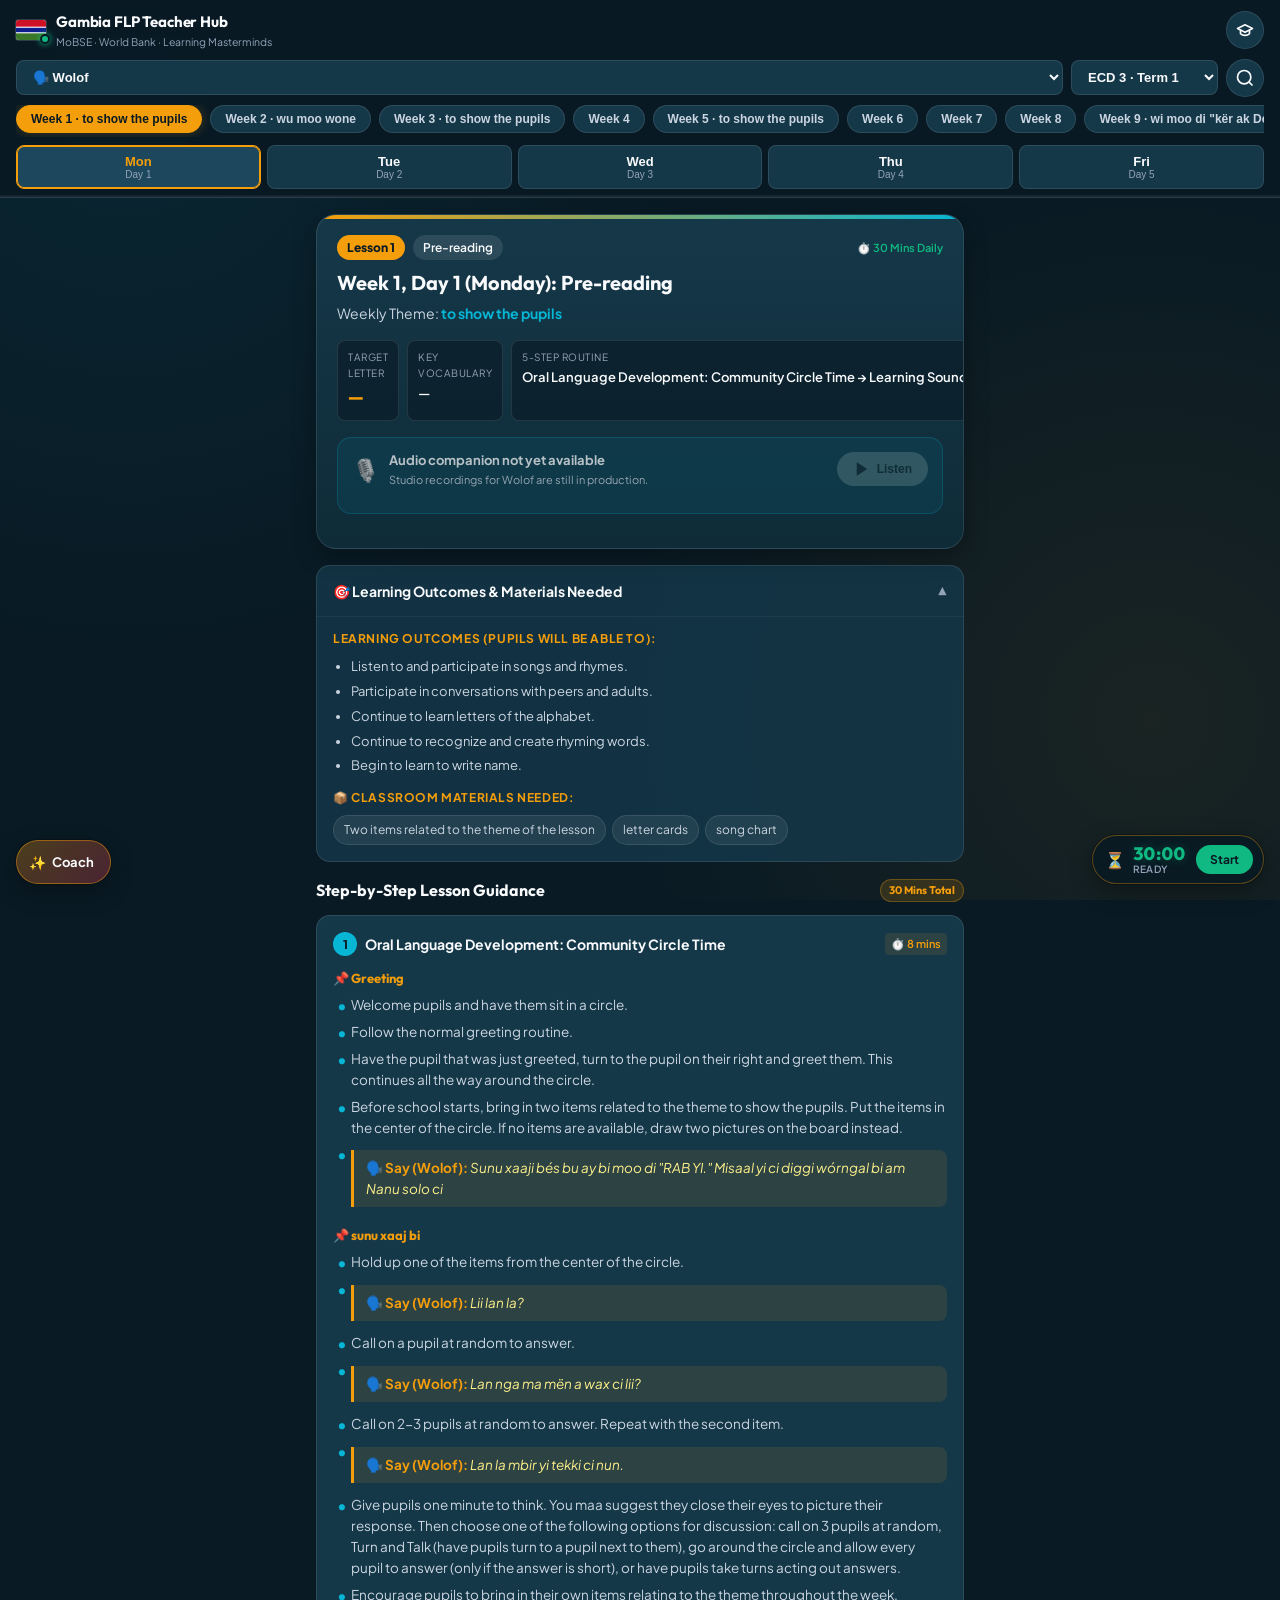
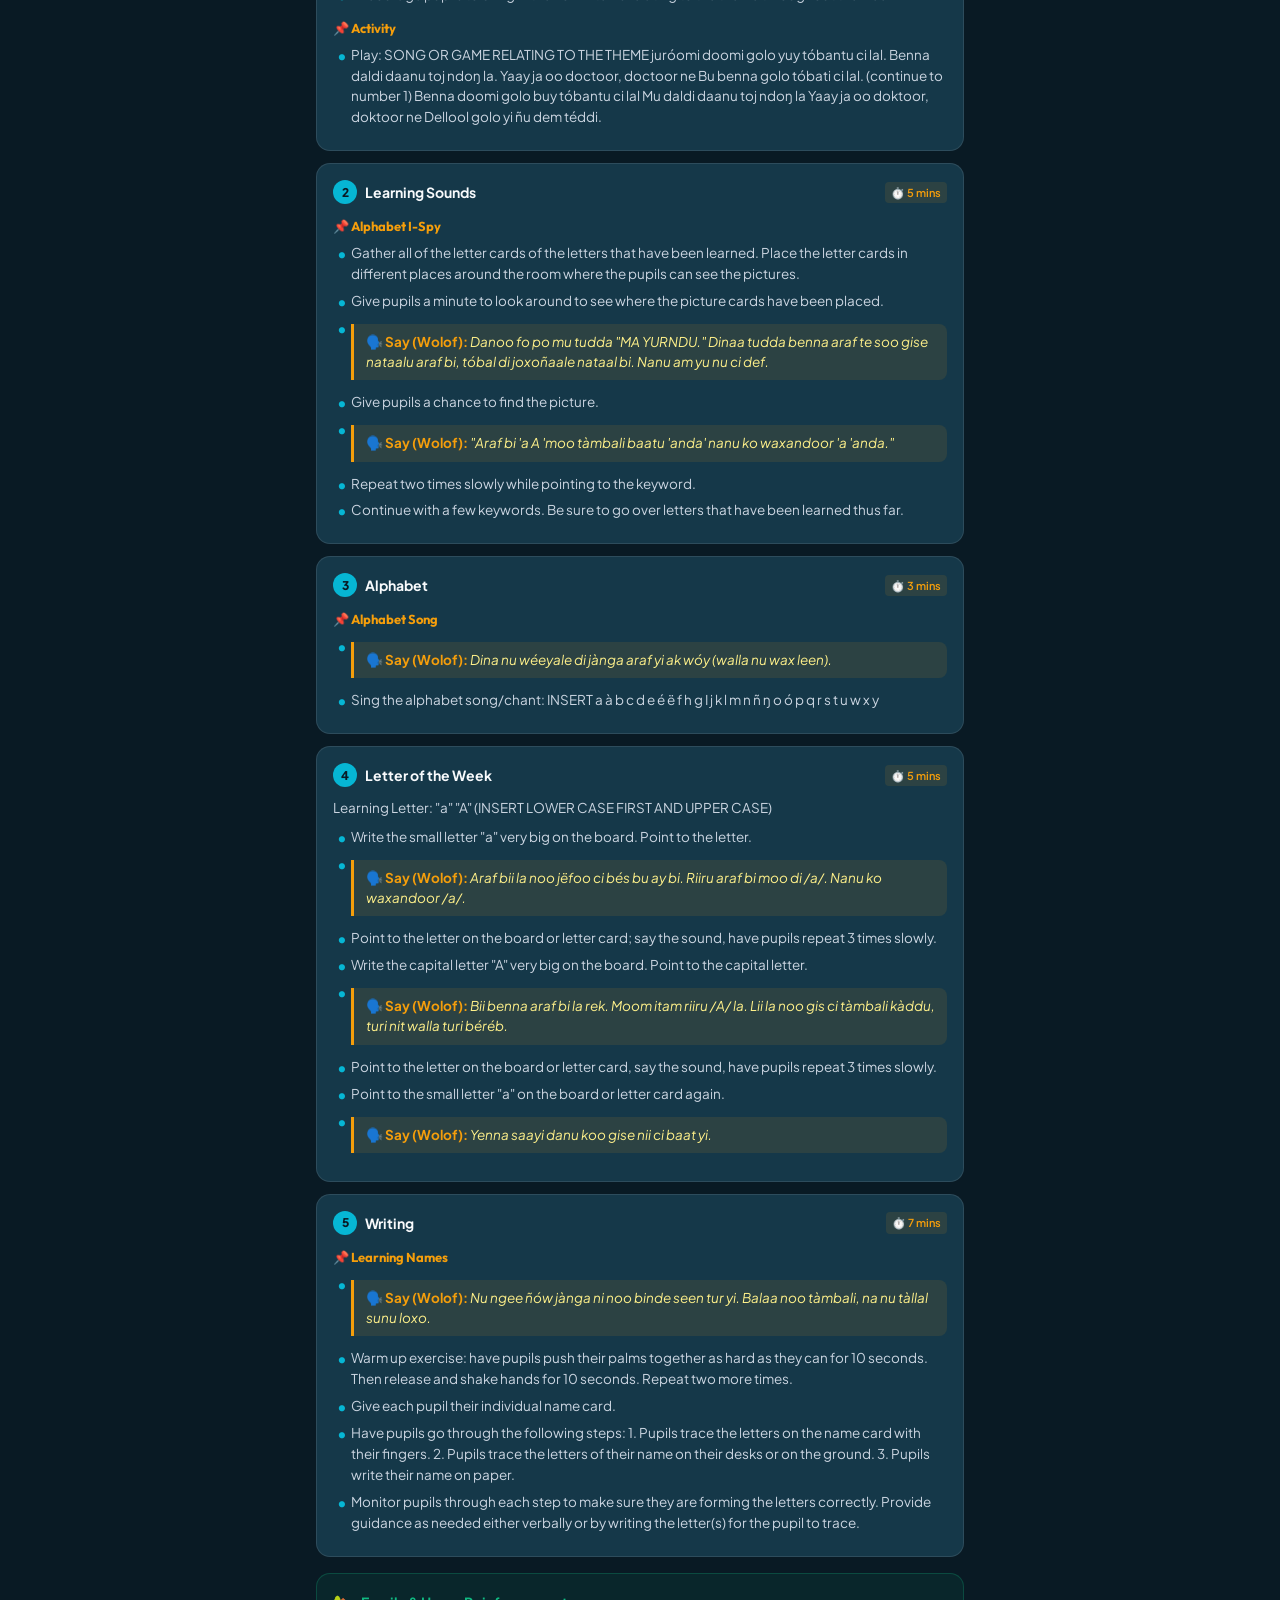
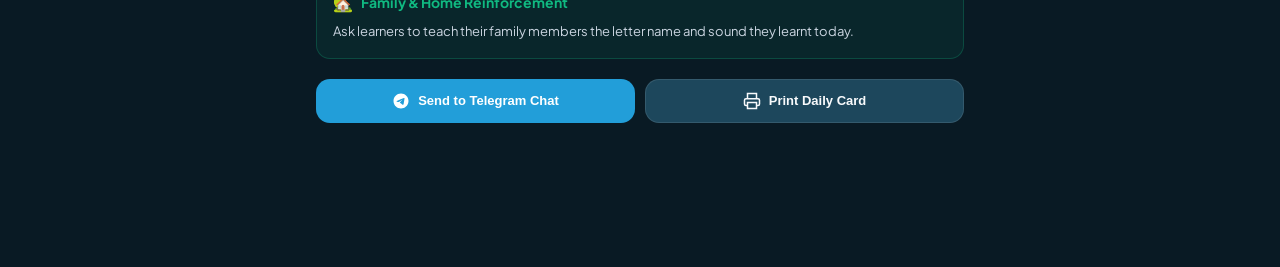
==== index.html @ daa7725f "feat: Facilitator Guide page (abridged teacher-training agenda, Sept 2026) Adds facilitator.html + f" ====
<!DOCTYPE html>
<html lang="en">
<head>
  <meta charset="UTF-8">
  <meta name="viewport" content="width=device-width, initial-scale=1.0, maximum-scale=1.0, user-scalable=no">
  <title>Gambia FLP - Interactive Teacher Guide</title>
  <meta name="description" content="Digital interactive Teacher Guide for ECD 2, ECD 3 and Grade 1 (Term 1) in all eight Gambian languages of instruction - Gambia Foundational Learning Programme (World Bank / MoBSE / Learning Masterminds).">
  <meta name="theme-color" content="#0d3b4c">
  <!-- Installable web app (Add to Home Screen) -->
  <link rel="icon" type="image/png" sizes="192x192" href="icon-192.png">
  <link rel="apple-touch-icon" href="apple-touch-icon.png">
  <meta name="apple-mobile-web-app-capable" content="yes">
  <meta name="apple-mobile-web-app-status-bar-style" content="black-translucent">
  <meta name="apple-mobile-web-app-title" content="Gambia FLP">
  <meta name="mobile-web-app-capable" content="yes">
  
  <!-- Google Fonts: Outfit & Plus Jakarta Sans -->
  <link rel="preconnect" href="https://fonts.googleapis.com">
  <link rel="preconnect" href="https://fonts.gstatic.com" crossorigin>
  <link href="https://fonts.googleapis.com/css2?family=Outfit:wght@400;500;600;700;800&family=Plus+Jakarta+Sans:wght@400;500;600;700&display=swap" rel="stylesheet">
  
  <!-- Telegram WebApp SDK -->
  <script src="https://telegram.org/js/telegram-web-app.js"></script>
  
  <!-- Stylesheet -->
  <link rel="stylesheet" href="styles.css?v=3.6">
  <link rel="manifest" href="manifest.json?v=3.6">
</head>
<body>
  <!-- Header / Navigation Bar -->
  <header class="app-header" id="app-header">
    <div class="header-top">
      <div class="brand-badge">
        <!-- Gambian flag as SVG: the 🇬🇲 emoji renders as the letters "GM" on Windows, which has no flag glyphs -->
        <span class="flag-icon" role="img" aria-label="The Gambia"><svg viewBox="0 0 36 24" width="30" height="20" xmlns="http://www.w3.org/2000/svg"><rect width="36" height="24" fill="#fff"/><rect width="36" height="8" fill="#ce1126"/><rect y="9.333" width="36" height="5.333" fill="#0c1c8c"/><rect y="16" width="36" height="8" fill="#3a7728"/></svg><span class="status-dot" id="online-badge" title="Cached offline - works without internet"><span class="sr-only" id="status-text">Cached Offline</span></span></span>
        <div class="brand-text">
          <span class="brand-title">Gambia FLP Teacher Hub</span>
          <span class="brand-subtitle">MoBSE · World Bank · Learning Masterminds</span>
        </div>
      </div>
      <div class="header-actions">
        <a class="icon-btn hub-link" href="facilitator.html" title="Facilitator Guide - teacher-training sessions for trainers" aria-label="Facilitator Guide">
          <svg width="18" height="18" viewBox="0 0 24 24" fill="none" stroke="currentColor" stroke-width="2.2" stroke-linecap="round" stroke-linejoin="round"><path d="M22 10L12 5 2 10l10 5 10-5z"/><path d="M6 12v5c3 3 9 3 12 0v-5"/></svg>
        </a>
        <button class="icon-btn install-btn hidden" id="install-btn" type="button" title="Install app on this device" aria-label="Install app">
          <svg width="18" height="18" viewBox="0 0 24 24" fill="none" stroke="currentColor" stroke-width="2.5" stroke-linecap="round" stroke-linejoin="round"><path d="M12 3v12"/><polyline points="7 10 12 15 17 10"/><path d="M4 17v2a2 2 0 0 0 2 2h12a2 2 0 0 0 2-2v-2"/></svg>
        </button>
      </div>
    </div>

    <!-- Language & Level Pill Selector -->
    <div class="selector-row">
      <div class="language-dropdown-wrapper">
        <select id="language-select" class="custom-select" aria-label="Select Language">
          <option value="wolof" selected>🗣️ Wolof</option>
          <option value="seereer">🗣️ Seereer</option>
          <option value="mandinka">🗣️ Mandinka</option>
          <option value="pulaar">🗣️ Pulaar</option>
          <option value="jola">🗣️ Jola</option>
          <option value="soninke">🗣️ Soninke</option>
          <option value="manjaku">🗣️ Manjaku</option>
          <option value="english">🗣️ English</option>
        </select>
      </div>
      <div class="grade-dropdown-wrapper">
        <select id="grade-select" class="custom-select" aria-label="Select Grade">
          <option value="ecd2">ECD 2 · Term 1</option>
          <option value="ecd3" selected>ECD 3 · Term 1</option>
          <option value="grade1">Grade 1 · Term 1</option>
        </select>
      </div>
      <button class="icon-btn" id="search-toggle-btn" title="Search lessons" aria-label="Search">
        <svg width="20" height="20" viewBox="0 0 24 24" fill="none" stroke="currentColor" stroke-width="2"><circle cx="11" cy="11" r="8"/><line x1="21" y1="21" x2="16.65" y2="16.65"/></svg>
      </button>
    </div>

    <!-- Week Horizontal Scroller -->
    <nav class="week-nav" id="week-nav" aria-label="Select Week">
      <div class="week-scroll-container" id="week-scroll-container">
        <!-- Generated by JavaScript (Weeks 1 to 10) -->
      </div>
    </nav>

    <!-- Day Selector (5-day cadence) -->
    <nav class="day-nav" id="day-nav" aria-label="Select Day">
      <button class="day-btn active" data-day="1" id="day-tab-1">
        <span class="day-label">Mon</span>
        <span class="day-sub">Day 1</span>
      </button>
      <button class="day-btn" data-day="2" id="day-tab-2">
        <span class="day-label">Tue</span>
        <span class="day-sub">Day 2</span>
      </button>
      <button class="day-btn" data-day="3" id="day-tab-3">
        <span class="day-label">Wed</span>
        <span class="day-sub">Day 3</span>
      </button>
      <button class="day-btn" data-day="4" id="day-tab-4">
        <span class="day-label">Thu</span>
        <span class="day-sub">Day 4</span>
      </button>
      <button class="day-btn" data-day="5" id="day-tab-5">
        <span class="day-label">Fri</span>
        <span class="day-sub">Day 5</span>
      </button>
    </nav>

    <!-- Session A / B toggle: only shown for lessons that carry two sessions (Grade 1 national languages) -->
    <nav class="session-nav hidden" id="session-nav" aria-label="Select Session">
      <!-- Rendered via JS -->
    </nav>

    <!-- Lesson progress: a hairline on the header's bottom edge (no layout height) -->
    <div class="timer-progress-track" aria-hidden="true">
      <div class="timer-progress-fill" id="timer-progress-fill"></div>
    </div>
  </header>

  <!-- Search Modal / Overlay -->
  <div class="search-overlay hidden" id="search-overlay">
    <div class="search-box">
      <div class="search-input-wrap">
        <svg width="18" height="18" viewBox="0 0 24 24" fill="none" stroke="currentColor" stroke-width="2"><circle cx="11" cy="11" r="8"/><line x1="21" y1="21" x2="16.65" y2="16.65"/></svg>
        <input type="text" id="search-input" placeholder="Search letter, story, theme, song..." autocomplete="off">
        <button class="search-close-btn" id="search-close-btn">&times;</button>
      </div>
      <div class="search-results" id="search-results">
        <!-- Results rendered dynamically -->
      </div>
    </div>
  </div>

  <!-- Main Content Container -->
  <main class="main-content" id="main-content">
    
    <!-- Hero Lesson Card -->
    <section class="lesson-hero-card" id="lesson-hero-card">
      <div class="hero-top-meta">
        <span class="lesson-badge" id="hero-lesson-badge">Lesson 1</span>
        <span class="lesson-type-badge" id="hero-type-badge">Pre-reading</span>
        <span class="timing-badge" id="hero-timing-badge">⏱️ 30 Mins Daily</span>
      </div>

      <h1 class="lesson-title" id="hero-lesson-title">Week 1, Day 1: Oral Language & Pre-reading</h1>
      <p class="lesson-theme" id="hero-lesson-theme">Theme: <strong>Ngédda (Family & Garden)</strong></p>

      <!-- Key Quick Specs -->
      <div class="quick-specs-grid">
        <div class="spec-card" id="letter-spec-card">
          <span class="spec-label">Target Letter</span>
          <span class="spec-val highlight-letter" id="hero-target-letter">a</span>
        </div>
        <div class="spec-card" id="vocab-spec-card">
          <span class="spec-label">Key Vocabulary</span>
          <span class="spec-val" id="hero-vocab-words">golo · banaana</span>
        </div>
        <div class="spec-card" id="routine-spec-card">
          <span class="spec-label">5-Step Routine</span>
          <span class="spec-val" id="hero-routine-summary">Circle Time → Sounds → Letter → Writing</span>
        </div>
      </div>

      <!-- Enhanced Audio Companion Player with Track Selectors -->
      <div class="audio-companion-bar" id="audio-companion-bar">
        <div class="audio-header-row">
          <div class="audio-info">
            <span class="audio-icon">🎙️</span>
            <div class="audio-meta">
              <strong id="audio-title">Authentic Audio Companion</strong>
              <span id="audio-sub">Select a track to listen</span>
            </div>
          </div>
          <div class="audio-controls">
            <button class="play-audio-btn" id="play-audio-btn" aria-label="Play audio track">
              <svg id="play-icon" width="18" height="18" viewBox="0 0 24 24" fill="currentColor"><polygon points="5 3 19 12 5 21 5 3"/></svg>
              <span id="play-btn-text">Listen</span>
            </button>
          </div>
        </div>

        <!-- Track Selector Chips -->
        <div class="audio-tracks-row" id="audio-tracks-row">
          <!-- Rendered via JS based on available tracks -->
        </div>

        <!-- Audio Progress / Status -->
        <div class="audio-progress-wrap hidden" id="audio-progress-wrap">
          <span class="audio-time-current" id="audio-time-current">0:00</span>
          <div class="audio-seeker-bar">
            <div class="audio-seeker-fill" id="audio-seeker-fill"></div>
          </div>
          <span class="audio-time-duration" id="audio-time-duration">0:00</span>
        </div>
      </div>
    </section>

    <!-- Learning Outcomes & Materials Drawer -->
    <section class="meta-drawer-card">
      <details class="accordion-details" open>
        <summary class="accordion-summary">
          <span class="summary-title">🎯 Learning Outcomes & Materials Needed</span>
          <span class="summary-arrow">▼</span>
        </summary>
        <div class="drawer-content">
          <div class="outcomes-block">
            <h3>Learning Outcomes (Pupils will be able to):</h3>
            <ul id="outcomes-list" class="styled-list">
              <!-- Rendered via JS -->
            </ul>
          </div>
          <div class="materials-block">
            <h3>📦 Classroom Materials Needed:</h3>
            <div id="materials-tags" class="tag-cloud">
              <!-- Rendered via JS -->
            </div>
          </div>
        </div>
      </details>
    </section>

    <!-- Step-by-Step Lesson Instructional Flow -->
    <section class="lesson-steps-container" id="lesson-steps-container">
      <h2 class="section-heading">
        <span>Step-by-Step Lesson Guidance</span>
        <span class="badge-total-time" id="steps-total-time">30 Mins Total</span>
      </h2>

      <!-- Individual Step Cards Rendered Dynamically -->
      <div class="steps-list" id="steps-list">
        <!-- Rendered via JS -->
      </div>
    </section>

    <!-- Homework & Home Reinforcement Card -->
    <section class="homework-card" id="homework-card">
      <div class="hw-header">
        <span class="hw-icon">🏡</span>
        <h3>Family & Home Reinforcement</h3>
      </div>
      <p id="homework-text" class="hw-content">
        <!-- Rendered via JS -->
      </p>
    </section>

    <!-- Share / Action Bar -->
    <section class="action-footer">
      <button class="action-btn share-tg-btn" id="share-lesson-btn">
        <svg width="18" height="18" viewBox="0 0 24 24" fill="currentColor"><path d="M12 2C6.48 2 2 6.48 2 12s4.48 10 10 10 10-4.48 10-10S17.52 2 12 2zm4.64 6.8c-.15 1.58-.8 5.42-1.13 7.19-.14.75-.42 1-.68 1.03-.58.05-1.02-.38-1.58-.75-.88-.58-1.38-.94-2.23-1.5-.99-.65-.35-1.01.22-1.59.15-.15 2.71-2.48 2.76-2.69a.2.2 0 00-.05-.18c-.06-.05-.14-.03-.21-.02-.09.02-1.49.95-4.22 2.79-.4.27-.76.41-1.08.4-.36-.01-1.04-.2-1.55-.37-.63-.2-1.12-.31-1.08-.66.02-.18.27-.36.74-.55 2.92-1.27 4.86-2.11 5.83-2.52 2.77-1.16 3.35-1.36 3.73-1.36.08 0 .27.02.39.12.1.08.13.19.14.27-.01.06.01.24 0 .38z"/></svg>
        <span>Send to Telegram Chat</span>
      </button>
      <button class="action-btn print-card-btn" id="print-lesson-btn">
        <svg width="18" height="18" viewBox="0 0 24 24" fill="none" stroke="currentColor" stroke-width="2"><polyline points="6 9 6 2 18 2 18 9"/><path d="M6 18H4a2 2 0 0 1-2-2v-5a2 2 0 0 1 2-2h16a2 2 0 0 1 2 2v5a2 2 0 0 1-2 2h-2"/><rect x="6" y="14" width="12" height="8"/></svg>
        <span>Print Daily Card</span>
      </button>
    </section>

  </main>

  <!-- Floating Coach bubble (bottom-left), opposite the timer dock -->
  <button class="coach-fab" id="ai-coach-btn" title="Ask FLP Coach" aria-label="Ask Coach">
    <span class="ai-sparkle">✨</span>
    <span class="ai-btn-text">Coach</span>
  </button>

  <!-- Floating Classroom 30-min Timer Dock (overlays content, takes no page space) -->
  <div class="timer-fab" id="classroom-timer-bar" role="group" aria-label="Lesson timer">
    <div class="timer-display">
      <span class="timer-icon" aria-hidden="true">⏳</span>
      <div class="timer-readout">
        <span class="timer-clock" id="timer-clock">30:00</span>
        <span class="timer-status" id="timer-status">Ready</span>
      </div>
    </div>
    <div class="timer-buttons">
      <button class="btn-timer btn-timer-subtle hidden" id="timer-reset-btn" title="Reset timer" aria-label="Reset timer">↺</button>
      <button class="btn-timer" id="timer-start-btn">Start</button>
    </div>
  </div>

  <!-- AI Curriculum Coach Modal -->
  <div class="coach-modal-overlay hidden" id="coach-modal-overlay">
    <div class="coach-modal-card">
      <div class="coach-modal-header">
        <div class="coach-title-wrap">
          <span class="coach-avatar">✨</span>
          <div>
            <h3>Gambia FLP Curriculum Coach</h3>
            <span>Pedagogical assistant for Gambian teachers</span>
          </div>
        </div>
        <button class="modal-close-btn" id="coach-close-btn">&times;</button>
      </div>

      <div class="coach-messages" id="coach-messages">
        <div class="coach-msg msg-ai">
          <p><strong>Welcome, Teacher!</strong> I am your Gambia FLP pedagogical assistant. Ask me anything about today's lesson, pronunciation in your language of instruction, classroom management, or remedial tips for struggling learners.</p>
        </div>
      </div>

      <!-- Quick Prompt Suggestions -->
      <div class="coach-prompts" id="coach-prompts">
        <button class="prompt-chip" data-query="How do I support a pupil struggling with the letter 'a' sound?">💡 Letter sound remediation</button>
        <button class="prompt-chip" data-query="Give me a quick 3-minute warm up game for circle time.">⚡ Circle time game</button>
        <button class="prompt-chip" data-query="Explain how to do the pencil grip exercise.">✏️ Pencil grip coaching</button>
      </div>

      <div class="coach-input-wrap">
        <input type="text" id="coach-input" placeholder="Ask a question about this lesson..." autocomplete="off">
        <button class="coach-send-btn" id="coach-send-btn">
          <svg width="18" height="18" viewBox="0 0 24 24" fill="none" stroke="currentColor" stroke-width="2"><line x1="22" y1="2" x2="11" y2="13"/><polygon points="22 2 15 22 11 13 2 9 22 2"/></svg>
        </button>
      </div>
    </div>
  </div>

  <!-- Audio Synthesizer / Web Audio Notification Toast -->
  <div class="toast-notification hidden" id="toast-notification"></div>

  <!-- Application Script with Cache Buster -->
  <script src="app.js?v=3.6"></script>
  <script>
    if ('serviceWorker' in navigator) {
      navigator.serviceWorker.register('sw.js?v=3.6').then(function(reg) {
        reg.update();
      }).catch(function(err) {
        console.warn('SW registration:', err);
      });
    }
  </script>
</body>
</html>
---- styles.css ----
/* ==========================================================================
   Gambia FLP - Modern Interactive Teacher Guide Design System
   ========================================================================== */

:root {
  /* Color Palette */
  --bg-primary: #091a24;
  --bg-secondary: #0f2b38;
  --bg-surface: #153849;
  --bg-surface-elevated: #1d475c;
  --bg-card: rgba(21, 56, 73, 0.85);
  
  --text-primary: #f8fafc;
  --text-secondary: #cbd5e1;
  --text-muted: #94a3b8;
  
  --accent-gold: #f59e0b;
  --accent-gold-glow: rgba(245, 158, 11, 0.25);
  --accent-emerald: #10b981;
  --accent-emerald-glow: rgba(16, 185, 129, 0.25);
  --accent-cyan: #06b6d4;
  --accent-rose: #f43f5e;
  
  --border-subtle: rgba(255, 255, 255, 0.1);
  --border-focus: rgba(245, 158, 11, 0.6);
  
  --font-heading: 'Outfit', -apple-system, BlinkMacSystemFont, 'Segoe UI', Roboto, sans-serif;
  --font-body: 'Plus Jakarta Sans', -apple-system, BlinkMacSystemFont, 'Segoe UI', Roboto, sans-serif;
  
  --radius-sm: 8px;
  --radius-md: 14px;
  --radius-lg: 20px;
  --radius-pill: 9999px;
  
  --shadow-sm: 0 2px 8px rgba(0, 0, 0, 0.2);
  --shadow-md: 0 8px 24px rgba(0, 0, 0, 0.3);
  --shadow-lg: 0 16px 40px rgba(0, 0, 0, 0.45);
}

/* Reset & Base */
* {
  box-sizing: border-box;
  margin: 0;
  padding: 0;
  -webkit-tap-highlight-color: transparent;
}

body {
  font-family: var(--font-body);
  background: var(--bg-primary);
  color: var(--text-primary);
  line-height: 1.6;
  min-height: 100vh;
  padding-bottom: 40px;
  overflow-x: hidden;
  background-image: 
    radial-gradient(circle at 10% 10%, rgba(6, 182, 212, 0.08) 0%, transparent 40%),
    radial-gradient(circle at 90% 80%, rgba(245, 158, 11, 0.07) 0%, transparent 40%);
  background-attachment: fixed;
}

/* ==========================================================================
   Header Section
   ========================================================================== */

.app-header {
  position: sticky;
  top: 0;
  z-index: 100;
  background: rgba(9, 26, 36, 0.92);
  backdrop-filter: blur(16px);
  -webkit-backdrop-filter: blur(16px);
  border-bottom: 1px solid var(--border-subtle);
  padding: 10px 16px 8px;
}

.sr-only {
  position: absolute;
  width: 1px;
  height: 1px;
  overflow: hidden;
  clip: rect(0 0 0 0);
  white-space: nowrap;
}

.header-top {
  display: flex;
  justify-content: space-between;
  align-items: center;
  gap: 8px;
  margin-bottom: 8px;
}

/* Brand block is a single-height row: title and subtitle each stay on one
   line and truncate rather than wrapping the header taller on small phones. */
.brand-badge {
  display: flex;
  align-items: center;
  gap: 10px;
  flex: 1;
  min-width: 0;
}

.flag-icon {
  position: relative;
  display: flex;
  flex-shrink: 0;
  line-height: 0;
}

/* Offline-ready indicator: a green dot on the flag's corner instead of a
   full-width "Cached Offline" badge row. */
.flag-icon .status-dot {
  position: absolute;
  right: -4px;
  bottom: -4px;
  width: 10px;
  height: 10px;
  border: 2px solid var(--bg-primary);
  box-shadow: 0 0 6px var(--accent-emerald);
}

.flag-icon svg {
  border-radius: 3px;
  box-shadow: 0 0 0 1px rgba(255, 255, 255, 0.15);
}

.brand-text {
  display: flex;
  flex-direction: column;
  min-width: 0;
}

.brand-title {
  font-family: var(--font-heading);
  font-weight: 700;
  font-size: 15px;
  color: var(--text-primary);
  letter-spacing: -0.01em;
  white-space: nowrap;
  overflow: hidden;
  text-overflow: ellipsis;
}

.brand-subtitle {
  font-size: 10.5px;
  color: var(--text-muted);
  white-space: nowrap;
  overflow: hidden;
  text-overflow: ellipsis;
}

.header-actions {
  display: flex;
  gap: 8px;
  align-items: center;
  flex-shrink: 0;
}

.icon-btn {
  background: var(--bg-surface);
  border: 1px solid var(--border-subtle);
  color: var(--text-primary);
  width: 38px;
  height: 38px;
  border-radius: var(--radius-pill);
  display: flex;
  align-items: center;
  justify-content: center;
  cursor: pointer;
  transition: all 0.2s ease;
}

.icon-btn:hover {
  background: var(--bg-surface-elevated);
  transform: translateY(-1px);
}

/* Coach lives as a floating bubble bottom-left, mirroring the timer dock,
   so the header row is left to the brand alone. */
.coach-fab {
  position: fixed;
  left: 16px;
  bottom: calc(16px + env(safe-area-inset-bottom, 0px));
  z-index: 500;
  display: inline-flex;
  align-items: center;
  gap: 6px;
  height: 44px;
  padding: 0 16px 0 12px;
  border-radius: var(--radius-pill);
  background: linear-gradient(135deg, rgba(245, 158, 11, 0.28), rgba(244, 63, 94, 0.28)), rgba(9, 26, 36, 0.94);
  backdrop-filter: blur(14px);
  -webkit-backdrop-filter: blur(14px);
  border: 1px solid rgba(245, 158, 11, 0.45);
  color: var(--text-primary);
  font-family: inherit;
  font-weight: 700;
  font-size: 13px;
  cursor: pointer;
  box-shadow: var(--shadow-md), 0 0 0 1px rgba(0, 0, 0, 0.3);
  transition: all 0.2s ease;
}

.coach-fab:hover {
  filter: brightness(1.15);
  transform: translateY(-1px);
}

.ai-sparkle {
  font-size: 14px;
  animation: pulse-glow 2s infinite ease-in-out;
}

/* Selector Row */
.selector-row {
  display: flex;
  align-items: center;
  gap: 8px;
  margin-bottom: 8px;
}

.language-dropdown-wrapper {
  flex: 1;
  min-width: 140px;
}

.grade-dropdown-wrapper {
  min-width: 124px;
}

.selector-row .icon-btn {
  flex-shrink: 0;
}

.custom-select {
  width: 100%;
  background: var(--bg-surface);
  color: var(--text-primary);
  border: 1px solid var(--border-subtle);
  padding: 8px 12px;
  border-radius: var(--radius-sm);
  font-size: 13px;
  font-weight: 600;
  outline: none;
  cursor: pointer;
}

.custom-select:focus {
  border-color: var(--border-focus);
}

.grade-tag {
  background: rgba(6, 182, 212, 0.15);
  color: var(--accent-cyan);
  border: 1px solid rgba(6, 182, 212, 0.3);
  padding: 6px 10px;
  border-radius: var(--radius-sm);
  font-size: 12px;
  font-weight: 700;
}

/* Install-as-app button: shown only while the browser can install */
.install-btn {
  background: linear-gradient(135deg, rgba(6, 182, 212, 0.18), rgba(16, 185, 129, 0.18));
  border-color: rgba(6, 182, 212, 0.45);
  color: var(--accent-cyan);
}

.online-status-badge {
  display: flex;
  align-items: center;
  gap: 6px;
  background: rgba(16, 185, 129, 0.15);
  border: 1px solid rgba(16, 185, 129, 0.3);
  padding: 6px 10px;
  border-radius: var(--radius-sm);
  font-size: 11px;
  font-weight: 600;
  color: var(--accent-emerald);
}

.status-dot {
  width: 6px;
  height: 6px;
  border-radius: 50%;
  background: var(--accent-emerald);
  box-shadow: 0 0 8px var(--accent-emerald);
}

/* Week Scroller */
.week-nav {
  margin-bottom: 8px;
}

.week-scroll-container {
  display: flex;
  gap: 8px;
  overflow-x: auto;
  padding-bottom: 4px;
  scrollbar-width: none;
}
.week-scroll-container::-webkit-scrollbar {
  display: none;
}

.week-pill {
  flex-shrink: 0;
  background: var(--bg-surface);
  border: 1px solid var(--border-subtle);
  padding: 6px 14px;
  border-radius: var(--radius-pill);
  color: var(--text-secondary);
  font-size: 12px;
  font-weight: 600;
  cursor: pointer;
  transition: all 0.2s ease;
  white-space: nowrap;
}

.week-pill.active {
  background: var(--accent-gold);
  color: #091a24;
  border-color: var(--accent-gold);
  font-weight: 700;
  box-shadow: 0 0 12px var(--accent-gold-glow);
}

/* Day Selector */
.day-nav {
  display: grid;
  grid-template-columns: repeat(5, 1fr);
  gap: 6px;
}

.day-btn {
  background: var(--bg-surface);
  border: 1px solid var(--border-subtle);
  border-radius: var(--radius-sm);
  padding: 8px 4px;
  display: flex;
  flex-direction: column;
  align-items: center;
  cursor: pointer;
  transition: all 0.2s ease;
}

.day-btn .day-label {
  font-size: 13px;
  font-weight: 700;
  color: var(--text-primary);
}

.day-btn .day-sub {
  font-size: 10px;
  color: var(--text-muted);
}

.day-btn.active {
  background: var(--bg-surface-elevated);
  border-color: var(--accent-gold);
  box-shadow: inset 0 0 0 1px var(--accent-gold);
}
.day-btn.active .day-label {
  color: var(--accent-gold);
}

/* Session A / B toggle (Grade 1 national languages: two 30-min sessions a day).
   Hidden for single-session lessons, so ECD layouts are unchanged. */
.session-nav {
  display: grid;
  grid-template-columns: repeat(2, 1fr);
  gap: 6px;
  margin-top: 6px;
}

.session-btn {
  background: var(--bg-surface);
  border: 1px solid var(--border-subtle);
  border-radius: var(--radius-sm);
  padding: 7px 8px;
  display: flex;
  flex-direction: column;
  align-items: center;
  gap: 1px;
  cursor: pointer;
  transition: all 0.2s ease;
  min-width: 0;
}

.session-btn .session-label {
  font-size: 12px;
  font-weight: 700;
  color: var(--text-primary);
  letter-spacing: 0.02em;
}

.session-btn .session-sub {
  font-size: 10px;
  color: var(--text-muted);
  white-space: nowrap;
  overflow: hidden;
  text-overflow: ellipsis;
  max-width: 100%;
}

.session-btn.active {
  background: var(--bg-surface-elevated);
  border-color: var(--accent-cyan);
  box-shadow: inset 0 0 0 1px var(--accent-cyan);
}
.session-btn.active .session-label {
  color: var(--accent-cyan);
}

/* ==========================================================================
   Main Content
   ========================================================================== */

.main-content {
  padding: 16px 16px 104px;
  max-width: 680px;
  margin: 0 auto;
}

/* Hero Lesson Card */
.lesson-hero-card {
  background: linear-gradient(180deg, var(--bg-surface) 0%, var(--bg-secondary) 100%);
  border: 1px solid var(--border-subtle);
  border-radius: var(--radius-lg);
  padding: 20px;
  margin-bottom: 16px;
  box-shadow: var(--shadow-md);
  position: relative;
  overflow: hidden;
}

.lesson-hero-card::before {
  content: '';
  position: absolute;
  top: 0;
  left: 0;
  right: 0;
  height: 4px;
  background: linear-gradient(90deg, var(--accent-gold), var(--accent-cyan));
}

.hero-top-meta {
  display: flex;
  align-items: center;
  gap: 8px;
  margin-bottom: 10px;
  flex-wrap: wrap;
}

.lesson-badge {
  background: var(--accent-gold);
  color: #091a24;
  font-weight: 800;
  font-size: 12px;
  padding: 3px 10px;
  border-radius: var(--radius-pill);
}

.lesson-type-badge {
  background: rgba(255, 255, 255, 0.1);
  color: var(--text-primary);
  font-weight: 600;
  font-size: 12px;
  padding: 3px 10px;
  border-radius: var(--radius-pill);
}

.timing-badge {
  font-size: 11px;
  color: var(--accent-emerald);
  font-weight: 600;
  margin-left: auto;
}

.lesson-title {
  font-family: var(--font-heading);
  font-size: 20px;
  font-weight: 700;
  color: var(--text-primary);
  margin-bottom: 6px;
  line-height: 1.3;
}

.lesson-theme {
  font-size: 14px;
  color: var(--text-secondary);
  margin-bottom: 16px;
}

.lesson-theme strong {
  color: var(--accent-cyan);
}

/* Quick Specs Grid */
.quick-specs-grid {
  display: grid;
  grid-template-columns: repeat(3, 1fr);
  gap: 8px;
  margin-bottom: 16px;
}

.spec-card {
  background: rgba(9, 26, 36, 0.6);
  border: 1px solid var(--border-subtle);
  border-radius: var(--radius-sm);
  padding: 8px 10px;
  display: flex;
  flex-direction: column;
}

.spec-label {
  font-size: 10px;
  text-transform: uppercase;
  color: var(--text-muted);
  letter-spacing: 0.05em;
  margin-bottom: 2px;
}

.spec-val {
  font-size: 13px;
  font-weight: 600;
  color: var(--text-primary);
  white-space: nowrap;
  overflow: hidden;
  text-overflow: ellipsis;
}

.highlight-letter {
  font-family: var(--font-heading);
  font-size: 18px;
  color: var(--accent-gold);
  font-weight: 800;
}

/* Audio Companion Bar */
.audio-companion-bar {
  background: rgba(6, 182, 212, 0.12);
  border: 1px solid rgba(6, 182, 212, 0.3);
  border-radius: var(--radius-md);
  padding: 12px 14px;
  display: flex;
  flex-direction: column;
  gap: 10px;
  margin-bottom: 14px;
}

.audio-header-row {
  display: flex;
  align-items: center;
  justify-content: space-between;
}

.audio-info {
  display: flex;
  align-items: center;
  gap: 10px;
}

.audio-icon {
  font-size: 22px;
}

.audio-meta {
  display: flex;
  flex-direction: column;
}

.audio-meta strong {
  font-size: 13px;
  color: var(--text-primary);
}

.audio-meta span {
  font-size: 11px;
  color: var(--text-secondary);
}

.play-audio-btn {
  background: var(--accent-cyan);
  color: #091a24;
  border: none;
  padding: 8px 16px;
  border-radius: var(--radius-pill);
  font-size: 12px;
  font-weight: 700;
  display: flex;
  align-items: center;
  gap: 6px;
  cursor: pointer;
  transition: all 0.2s ease;
}

.play-audio-btn:hover {
  filter: brightness(1.1);
  transform: scale(1.03);
}

.play-audio-btn.is-playing {
  background: var(--accent-gold);
  color: #091a24;
  animation: pulse-glow 1.5s infinite ease-in-out;
}

/* Audio Track Selector Chips */
.audio-tracks-row {
  display: flex;
  gap: 6px;
  overflow-x: auto;
  padding-bottom: 2px;
  scrollbar-width: none;
}
.audio-tracks-row::-webkit-scrollbar {
  display: none;
}

.track-chip {
  flex-shrink: 0;
  background: rgba(9, 26, 36, 0.6);
  border: 1px solid var(--border-subtle);
  color: var(--text-secondary);
  font-size: 11px;
  font-weight: 600;
  padding: 4px 10px;
  border-radius: var(--radius-pill);
  cursor: pointer;
  transition: all 0.2s ease;
  display: flex;
  align-items: center;
  gap: 4px;
}

.track-chip:hover {
  background: var(--bg-surface-elevated);
  color: var(--text-primary);
}

.track-chip.active {
  background: var(--accent-cyan);
  color: #091a24;
  border-color: var(--accent-cyan);
  font-weight: 700;
}

/* Audio Seeker / Progress */
.audio-progress-wrap {
  display: flex;
  align-items: center;
  gap: 8px;
  font-size: 11px;
  color: var(--text-muted);
  margin-top: 2px;
}

.audio-seeker-bar {
  flex: 1;
  height: 4px;
  background: rgba(255, 255, 255, 0.1);
  border-radius: 2px;
  overflow: hidden;
  cursor: pointer;
}

.audio-seeker-fill {
  height: 100%;
  width: 0%;
  background: var(--accent-cyan);
  border-radius: 2px;
  transition: width 0.1s linear;
}

/* Floating Classroom Timer Dock
   Lives in the bottom-right corner over the content instead of inside the
   sticky header, so the header no longer spends ~70px of every screen on it. */
.timer-fab {
  position: fixed;
  right: 16px;
  bottom: calc(16px + env(safe-area-inset-bottom, 0px));
  z-index: 500;
  display: flex;
  align-items: center;
  gap: 10px;
  padding: 8px 10px 8px 12px;
  background: rgba(9, 26, 36, 0.94);
  backdrop-filter: blur(14px);
  -webkit-backdrop-filter: blur(14px);
  border: 1px solid rgba(245, 158, 11, 0.35);
  border-radius: var(--radius-pill);
  box-shadow: var(--shadow-md), 0 0 0 1px rgba(0, 0, 0, 0.3);
}

.timer-display {
  display: flex;
  align-items: center;
  gap: 8px;
}

.timer-icon {
  font-size: 16px;
}

.timer-readout {
  display: flex;
  flex-direction: column;
  line-height: 1.1;
}

.timer-clock {
  font-family: var(--font-heading);
  font-size: 18px;
  font-weight: 800;
  color: var(--accent-emerald);
  letter-spacing: 0.05em;
  text-shadow: 0 0 10px rgba(16, 185, 129, 0.3);
  font-variant-numeric: tabular-nums;
}

.timer-clock.timer-running {
  color: var(--accent-gold);
  text-shadow: 0 0 12px rgba(245, 158, 11, 0.4);
}

.timer-clock.timer-warning {
  color: var(--accent-rose);
  animation: pulse-glow 1s infinite ease-in-out;
}

.timer-status {
  font-size: 10px;
  color: var(--text-muted);
  font-weight: 600;
  text-transform: uppercase;
  letter-spacing: 0.04em;
}

.timer-buttons {
  display: flex;
  gap: 6px;
}

.btn-timer {
  background: var(--accent-emerald);
  color: #091a24;
  border: none;
  padding: 7px 14px;
  border-radius: var(--radius-pill);
  font-family: inherit;
  font-size: 12px;
  font-weight: 700;
  cursor: pointer;
  transition: all 0.2s ease;
}

.btn-timer:hover {
  filter: brightness(1.1);
  transform: translateY(-1px);
}

.btn-timer-subtle {
  background: transparent;
  color: var(--text-muted);
  border: 1px solid var(--border-subtle);
  width: 32px;
  padding: 7px 0;
  font-size: 14px;
  line-height: 1;
}

.btn-timer-subtle:hover {
  background: rgba(255, 255, 255, 0.05);
  color: var(--text-primary);
}

/* Lesson progress hairline pinned to the header's bottom edge (zero height in flow) */
.timer-progress-track {
  position: absolute;
  left: 0;
  right: 0;
  bottom: -1px;
  height: 3px;
  background: rgba(255, 255, 255, 0.06);
  overflow: hidden;
}

.timer-progress-fill {
  height: 100%;
  width: 0%;
  background: linear-gradient(90deg, var(--accent-emerald), var(--accent-gold));
  transition: width 0.5s ease;
}

/* Inline Step Audio Play Button */
.step-audio-btn {
  background: rgba(6, 182, 212, 0.15);
  border: 1px solid rgba(6, 182, 212, 0.3);
  color: var(--accent-cyan);
  padding: 3px 10px;
  border-radius: var(--radius-pill);
  font-size: 11px;
  font-weight: 700;
  cursor: pointer;
  display: inline-flex;
  align-items: center;
  gap: 4px;
  margin-left: auto;
  transition: all 0.2s ease;
}

.step-audio-btn:hover {
  background: var(--accent-cyan);
  color: #091a24;
}

/* ==========================================================================
   Accordion / Outcomes & Materials
   ========================================================================== */

.meta-drawer-card {
  background: var(--bg-card);
  border: 1px solid var(--border-subtle);
  border-radius: var(--radius-md);
  margin-bottom: 16px;
  overflow: hidden;
}

.accordion-summary {
  padding: 14px 16px;
  display: flex;
  justify-content: space-between;
  align-items: center;
  cursor: pointer;
  user-select: none;
  font-weight: 700;
  font-size: 14px;
  color: var(--text-primary);
}

.accordion-summary::-webkit-details-marker {
  display: none;
}

.summary-arrow {
  font-size: 11px;
  color: var(--text-muted);
  transition: transform 0.2s ease;
}

.accordion-details[open] .summary-arrow {
  transform: rotate(180deg);
}

.drawer-content {
  padding: 0 16px 16px;
  border-top: 1px solid rgba(255, 255, 255, 0.05);
}

.outcomes-block, .materials-block {
  margin-top: 12px;
}

.drawer-content h3 {
  font-size: 12px;
  text-transform: uppercase;
  color: var(--accent-gold);
  letter-spacing: 0.05em;
  margin-bottom: 8px;
}

.styled-list {
  padding-left: 18px;
  color: var(--text-secondary);
  font-size: 13px;
}

.styled-list li {
  margin-bottom: 4px;
}

.tag-cloud {
  display: flex;
  flex-wrap: wrap;
  gap: 6px;
}

.tag-item {
  background: rgba(255, 255, 255, 0.07);
  border: 1px solid var(--border-subtle);
  padding: 4px 10px;
  border-radius: var(--radius-pill);
  font-size: 12px;
  color: var(--text-secondary);
}

/* ==========================================================================
   Step-by-Step Lesson Guidance
   ========================================================================== */

.section-heading {
  display: flex;
  justify-content: space-between;
  align-items: center;
  font-family: var(--font-heading);
  font-size: 16px;
  font-weight: 700;
  color: var(--text-primary);
  margin-bottom: 12px;
}

.badge-total-time {
  font-size: 11px;
  background: rgba(245, 158, 11, 0.15);
  color: var(--accent-gold);
  border: 1px solid rgba(245, 158, 11, 0.3);
  padding: 2px 8px;
  border-radius: var(--radius-pill);
}

.steps-list {
  display: flex;
  flex-direction: column;
  gap: 12px;
}

.step-card {
  background: var(--bg-surface);
  border: 1px solid var(--border-subtle);
  border-radius: var(--radius-md);
  padding: 16px;
  transition: all 0.2s ease;
  position: relative;
}

.step-card:hover {
  border-color: rgba(255, 255, 255, 0.2);
}

.step-card-header {
  display: flex;
  justify-content: space-between;
  align-items: center;
  margin-bottom: 10px;
}

.step-title-wrap {
  display: flex;
  align-items: center;
  gap: 8px;
}

.step-num-badge {
  width: 24px;
  height: 24px;
  border-radius: 50%;
  background: var(--accent-cyan);
  color: #091a24;
  font-weight: 800;
  font-size: 12px;
  display: flex;
  align-items: center;
  justify-content: center;
}

.step-title {
  font-size: 14px;
  font-weight: 700;
  color: var(--text-primary);
}

.step-duration {
  font-size: 11px;
  color: var(--accent-gold);
  font-weight: 600;
  background: rgba(245, 158, 11, 0.1);
  padding: 2px 6px;
  border-radius: 4px;
}

.step-body {
  font-size: 13.5px;
  color: var(--text-secondary);
  line-height: 1.6;
}

.step-bullet-list {
  padding-left: 0;
  list-style: none;
  margin: 6px 0;
  display: flex;
  flex-direction: column;
  gap: 6px;
}

.bullet-item {
  position: relative;
  padding-left: 18px;
  line-height: 1.55;
  color: var(--text-secondary);
}

.bullet-item::before {
  content: "•";
  position: absolute;
  left: 4px;
  color: var(--accent-cyan);
  font-weight: 800;
  font-size: 14px;
}

.step-subheading {
  font-family: var(--font-heading);
  font-size: 13px;
  font-weight: 700;
  color: var(--accent-gold);
  margin: 12px 0 6px;
  display: flex;
  align-items: center;
  gap: 4px;
}

.step-paragraph {
  margin-bottom: 8px;
  line-height: 1.6;
  color: var(--text-secondary);
}

/* Teacher Script Formatting inside Step Body */
.teacher-dialogue {
  background: rgba(245, 158, 11, 0.1);
  border-left: 3px solid var(--accent-gold);
  padding: 8px 12px;
  border-radius: 0 var(--radius-sm) var(--radius-sm) 0;
  margin: 6px 0;
  color: #fef08a;
  font-size: 13.5px;
  line-height: 1.5;
}

.teacher-dialogue strong {
  color: var(--accent-gold);
}

.words-highlight-box {
  background: rgba(6, 182, 212, 0.1);
  border: 1px solid rgba(6, 182, 212, 0.3);
  padding: 8px 12px;
  border-radius: var(--radius-sm);
  color: var(--accent-cyan);
  margin: 6px 0;
  font-size: 13px;
}

/* ==========================================================================
   Homework & Action Buttons
   ========================================================================== */

.homework-card {
  background: rgba(16, 185, 129, 0.08);
  border: 1px solid rgba(16, 185, 129, 0.25);
  border-radius: var(--radius-md);
  padding: 16px;
  margin: 16px 0;
}

.hw-header {
  display: flex;
  align-items: center;
  gap: 8px;
  margin-bottom: 6px;
}

.hw-header h3 {
  font-size: 14px;
  font-weight: 700;
  color: var(--accent-emerald);
}

.hw-content {
  font-size: 13px;
  color: var(--text-secondary);
}

.action-footer {
  display: grid;
  grid-template-columns: 1fr 1fr;
  gap: 10px;
  margin-top: 20px;
}

.action-btn {
  padding: 12px 14px;
  border-radius: var(--radius-md);
  font-size: 13px;
  font-weight: 700;
  display: flex;
  align-items: center;
  justify-content: center;
  gap: 8px;
  cursor: pointer;
  border: none;
  transition: all 0.2s ease;
}

.share-tg-btn {
  background: #229ed9;
  color: white;
}

.print-card-btn {
  background: var(--bg-surface-elevated);
  color: var(--text-primary);
  border: 1px solid var(--border-subtle);
}

/* ==========================================================================
   Modals & Overlays (AI Coach & Search)
   ========================================================================== */

.hidden {
  display: none !important;
}

.search-overlay, .coach-modal-overlay {
  position: fixed;
  inset: 0;
  z-index: 1000;
  background: rgba(0, 0, 0, 0.75);
  backdrop-filter: blur(8px);
  display: flex;
  justify-content: center;
  align-items: flex-end;
  animation: fadeIn 0.2s ease;
}

.search-box, .coach-modal-card {
  width: 100%;
  max-width: 600px;
  background: var(--bg-secondary);
  border-radius: var(--radius-lg) var(--radius-lg) 0 0;
  border: 1px solid var(--border-subtle);
  border-bottom: none;
  padding: 20px 16px;
  max-height: 85vh;
  display: flex;
  flex-direction: column;
}

.search-input-wrap, .coach-input-wrap {
  display: flex;
  align-items: center;
  gap: 8px;
  background: var(--bg-surface);
  border: 1px solid var(--border-subtle);
  border-radius: var(--radius-pill);
  padding: 6px 14px;
  margin-bottom: 12px;
}

.search-input-wrap input, .coach-input-wrap input {
  flex: 1;
  background: transparent;
  border: none;
  color: var(--text-primary);
  font-size: 14px;
  outline: none;
}

.search-close-btn, .modal-close-btn {
  background: transparent;
  border: none;
  color: var(--text-muted);
  font-size: 22px;
  cursor: pointer;
}

.search-results {
  overflow-y: auto;
  max-height: 60vh;
  display: flex;
  flex-direction: column;
  gap: 8px;
}

.search-result-item {
  background: var(--bg-surface);
  border: 1px solid var(--border-subtle);
  border-radius: var(--radius-sm);
  padding: 10px 12px;
  cursor: pointer;
}
.search-result-item:hover {
  border-color: var(--accent-gold);
}

/* Coach Modal */
.coach-modal-header {
  display: flex;
  justify-content: space-between;
  align-items: center;
  margin-bottom: 12px;
}

.coach-title-wrap {
  display: flex;
  align-items: center;
  gap: 10px;
}

.coach-avatar {
  width: 34px;
  height: 34px;
  border-radius: 50%;
  background: linear-gradient(135deg, var(--accent-gold), var(--accent-rose));
  display: flex;
  align-items: center;
  justify-content: center;
  font-size: 16px;
}

.coach-title-wrap h3 {
  font-size: 15px;
  font-weight: 700;
  color: var(--text-primary);
}

.coach-title-wrap span {
  font-size: 11px;
  color: var(--text-muted);
}

.coach-messages {
  flex: 1;
  overflow-y: auto;
  max-height: 45vh;
  display: flex;
  flex-direction: column;
  gap: 10px;
  margin-bottom: 12px;
  padding-right: 4px;
}

.coach-msg {
  padding: 10px 14px;
  border-radius: var(--radius-md);
  font-size: 13px;
  line-height: 1.5;
}

.msg-ai {
  background: var(--bg-surface);
  border-left: 3px solid var(--accent-gold);
  align-self: flex-start;
  color: var(--text-primary);
}

.msg-user {
  background: var(--accent-cyan);
  color: #091a24;
  font-weight: 500;
  align-self: flex-end;
  border-bottom-right-radius: 2px;
}

.coach-prompts {
  display: flex;
  gap: 6px;
  overflow-x: auto;
  padding-bottom: 8px;
  margin-bottom: 8px;
}

.prompt-chip {
  flex-shrink: 0;
  background: var(--bg-surface);
  border: 1px solid var(--border-subtle);
  color: var(--text-secondary);
  font-size: 11px;
  padding: 5px 10px;
  border-radius: var(--radius-pill);
  cursor: pointer;
}

.coach-send-btn {
  background: var(--accent-gold);
  border: none;
  width: 32px;
  height: 32px;
  border-radius: 50%;
  display: flex;
  align-items: center;
  justify-content: center;
  color: #091a24;
  cursor: pointer;
}

/* Toast */
.toast-notification {
  position: fixed;
  bottom: calc(84px + env(safe-area-inset-bottom, 0px));
  z-index: 600;
  max-width: calc(100% - 32px);
  text-align: center;
  left: 50%;
  transform: translateX(-50%);
  background: rgba(15, 43, 56, 0.95);
  border: 1px solid var(--accent-cyan);
  color: var(--text-primary);
  padding: 10px 20px;
  border-radius: var(--radius-pill);
  font-size: 13px;
  font-weight: 600;
  z-index: 2000;
  box-shadow: var(--shadow-lg);
  animation: slideUp 0.3s ease;
}

/* Animations */
@keyframes fadeIn {
  from { opacity: 0; }
  to { opacity: 1; }
}

@keyframes slideUp {
  from { transform: translate(-50%, 20px); opacity: 0; }
  to { transform: translate(-50%, 0); opacity: 1; }
}

@keyframes pulse-glow {
  0%, 100% { transform: scale(1); filter: drop-shadow(0 0 2px rgba(245, 158, 11, 0.4)); }
  50% { transform: scale(1.15); filter: drop-shadow(0 0 6px rgba(245, 158, 11, 0.8)); }
}

/* Print Styles */
@media print {
  body {
    background: white;
    color: black;
  }
  .app-header, .timer-fab, .coach-fab, .install-btn, .toast-notification, .action-footer, .coach-modal-overlay, .search-overlay {
    display: none !important;
  }
  .lesson-hero-card, .step-card, .meta-drawer-card, .homework-card {
    background: white !important;
    border: 1px solid #ccc !important;
    color: black !important;
    box-shadow: none !important;
    page-break-inside: avoid;
  }
}

/* Audio companion when the active language has no studio recordings yet.
   Muted rather than hidden, so teachers can see the feature exists and is
   simply not ready for their language. */
.audio-companion-bar.audio-unavailable {
  opacity: 0.72;
}

.audio-companion-bar.audio-unavailable .audio-icon {
  filter: grayscale(1);
}

.play-audio-btn:disabled,
.play-audio-btn[aria-disabled="true"] {
  opacity: 0.45;
  cursor: not-allowed;
  filter: grayscale(0.8);
}

.play-audio-btn:disabled:hover,
.play-audio-btn[aria-disabled="true"]:hover {
  transform: none;
}

/* Fields the extraction did not capture from the source Teacher Guide.
   Shown muted and italic so filler is never mistaken for curriculum. */
.not-extracted {
  opacity: 0.6;
  font-style: italic;
}

/* ==========================================================================
   Facilitator Guide page (facilitator.html) - training agenda for trainers.
   Reuses the header, pills, hero and step cards above; these are the parts
   that have no counterpart in the lesson pages.
   ========================================================================== */

.fac-audience-row {
  display: flex;
  align-items: center;
  justify-content: space-between;
  gap: 8px;
  flex-wrap: wrap;
  margin-bottom: 10px;
}

.fac-audience-badge {
  font-size: 11px;
  font-weight: 700;
  letter-spacing: 0.02em;
  background: rgba(16, 185, 129, 0.15);
  color: var(--accent-emerald);
  border: 1px solid rgba(16, 185, 129, 0.35);
  padding: 3px 10px;
  border-radius: var(--radius-pill);
  white-space: nowrap;
}

.fac-guide-version {
  font-size: 11px;
  color: var(--text-muted);
}

.hub-link {
  text-decoration: none;
  display: inline-flex;
  align-items: center;
  justify-content: center;
}

.fac-session-nav {
  margin-bottom: 4px;
}

.fac-session-chip {
  flex-shrink: 0;
  display: flex;
  flex-direction: column;
  align-items: flex-start;
  gap: 1px;
  min-width: 96px;
  max-width: 170px;
  background: var(--bg-surface);
  border: 1px solid var(--border-subtle);
  border-radius: var(--radius-sm);
  padding: 6px 10px;
  cursor: pointer;
  text-align: left;
  transition: all 0.2s ease;
}

.fac-session-chip .fac-chip-num {
  font-size: 12px;
  font-weight: 800;
  color: var(--text-primary);
}

.fac-session-chip .fac-chip-title {
  font-size: 10.5px;
  color: var(--text-muted);
  white-space: nowrap;
  overflow: hidden;
  text-overflow: ellipsis;
  max-width: 150px;
}

.fac-session-chip.active {
  background: var(--bg-surface-elevated);
  border-color: var(--accent-gold);
  box-shadow: inset 0 0 0 1px var(--accent-gold);
}
.fac-session-chip.active .fac-chip-num {
  color: var(--accent-gold);
}

.fac-mode-chip {
  display: inline-flex;
  align-items: center;
  gap: 4px;
  font-size: 11px;
  font-weight: 600;
  color: var(--accent-cyan);
  background: rgba(6, 182, 212, 0.1);
  border: 1px solid rgba(6, 182, 212, 0.3);
  padding: 2px 8px;
  border-radius: var(--radius-pill);
  margin: 2px 4px 2px 0;
  white-space: nowrap;
}

.spec-card .fac-mode-chip {
  font-size: 10px;
  padding: 1px 6px;
}

.fac-mode-row {
  display: flex;
  flex-wrap: wrap;
  margin: -4px 0 8px;
}

/* Cue groups: the coloured left border says who is doing what */
.fac-cue {
  border-left: 3px solid var(--text-muted);
  background: rgba(255, 255, 255, 0.03);
  border-radius: 0 var(--radius-sm) var(--radius-sm) 0;
  padding: 8px 12px;
  margin: 8px 0;
}

.fac-cue-head {
  margin-bottom: 4px;
  line-height: 1.5;
}

.fac-cue-label {
  font-family: var(--font-heading);
  font-weight: 800;
  font-size: 12px;
  letter-spacing: 0.03em;
  text-transform: uppercase;
}

.fac-cue-text {
  color: var(--text-primary);
}

.fac-cue .step-bullet-list { margin: 4px 0; }
.fac-cue .step-paragraph { margin-bottom: 6px; }
.fac-cue .step-paragraph:last-child { margin-bottom: 0; }

.fac-cue-say {
  border-left-color: var(--accent-gold);
  background: rgba(245, 158, 11, 0.08);
}
.fac-cue-say .fac-cue-label { color: var(--accent-gold); }
.fac-cue-say .fac-cue-text,
.fac-cue-say .bullet-item,
.fac-cue-say .step-paragraph { color: #fef3c7; }

.fac-cue-do {
  border-left-color: var(--accent-cyan);
  background: rgba(6, 182, 212, 0.07);
}
.fac-cue-do .fac-cue-label { color: var(--accent-cyan); }

.fac-cue-ask {
  border-left-color: var(--accent-emerald);
  background: rgba(16, 185, 129, 0.08);
}
.fac-cue-ask .fac-cue-label { color: var(--accent-emerald); }
.fac-cue-ask .fac-cue-text { font-style: italic; }

.fac-cue-display {
  border-left-color: #a78bfa;
  background: rgba(167, 139, 250, 0.08);
}
.fac-cue-display .fac-cue-label { color: #c4b5fd; }

.fac-cue-key {
  border-left-color: var(--accent-rose);
  background: rgba(244, 63, 94, 0.08);
}
.fac-cue-key .fac-cue-label { color: #fda4af; }

.fac-cue-response {
  border-left-color: var(--text-muted);
  background: rgba(148, 163, 184, 0.08);
}
.fac-cue-response .fac-cue-label { color: var(--text-secondary); }

.fac-cue-note,
.fac-note {
  font-style: italic;
  color: var(--text-muted);
}
.fac-cue-note .fac-cue-label { color: var(--text-muted); }

.fac-note {
  margin: 6px 0;
  font-size: 13px;
}

.fac-sub-list {
  margin: 4px 0 4px 14px !important;
}
.fac-sub-list .bullet-item::before {
  content: "◦";
}

.fac-table-wrap {
  overflow-x: auto;
  margin: 8px 0;
  border: 1px solid var(--border-subtle);
  border-radius: var(--radius-sm);
}

.fac-table {
  border-collapse: collapse;
  width: 100%;
  font-size: 12.5px;
  min-width: 320px;
}

.fac-table th,
.fac-table td {
  text-align: left;
  vertical-align: top;
  padding: 6px 8px;
  border-bottom: 1px solid var(--border-subtle);
  border-right: 1px solid var(--border-subtle);
  color: var(--text-secondary);
}
.fac-table th:last-child,
.fac-table td:last-child { border-right: none; }
.fac-table tr:last-child td { border-bottom: none; }

.fac-table th {
  background: rgba(255, 255, 255, 0.05);
  color: var(--text-primary);
  font-weight: 700;
}

.fac-day-overview {
  list-style: none;
  display: flex;
  flex-direction: column;
  gap: 4px;
}

.fac-overview-btn {
  width: 100%;
  text-align: left;
  background: transparent;
  border: 1px solid transparent;
  border-radius: var(--radius-sm);
  padding: 6px 8px;
  color: var(--text-secondary);
  font-size: 13px;
  cursor: pointer;
  display: flex;
  align-items: baseline;
  gap: 8px;
}
.fac-overview-btn:hover { background: rgba(255, 255, 255, 0.04); }
.fac-day-overview li.active .fac-overview-btn {
  border-color: var(--accent-gold);
  color: var(--text-primary);
}

.fac-overview-num {
  font-weight: 800;
  color: var(--accent-gold);
  flex-shrink: 0;
}

.fac-overview-mins {
  margin-left: auto;
  font-size: 11px;
  color: var(--text-muted);
  flex-shrink: 0;
}

.fac-pager {
  display: flex;
  gap: 10px;
  margin: 16px 0 4px;
}

.fac-pager-btn {
  flex: 1;
  background: var(--bg-surface);
  color: var(--text-primary);
  border: 1px solid var(--border-subtle);
}
.fac-pager-btn:disabled {
  opacity: 0.4;
  cursor: not-allowed;
}

.fac-source-note {
  margin-top: 16px;
  font-size: 11px;
  color: var(--text-muted);
  line-height: 1.5;
}

@media print {
  .fac-pager, .fac-session-nav { display: none !important; }
  .fac-cue { border-left-color: #999; background: #f6f6f6; }
  .fac-cue-say .fac-cue-text, .fac-cue-say .bullet-item, .fac-cue-say .step-paragraph,
  .fac-table th, .fac-table td, .fac-cue-text { color: black; }
}
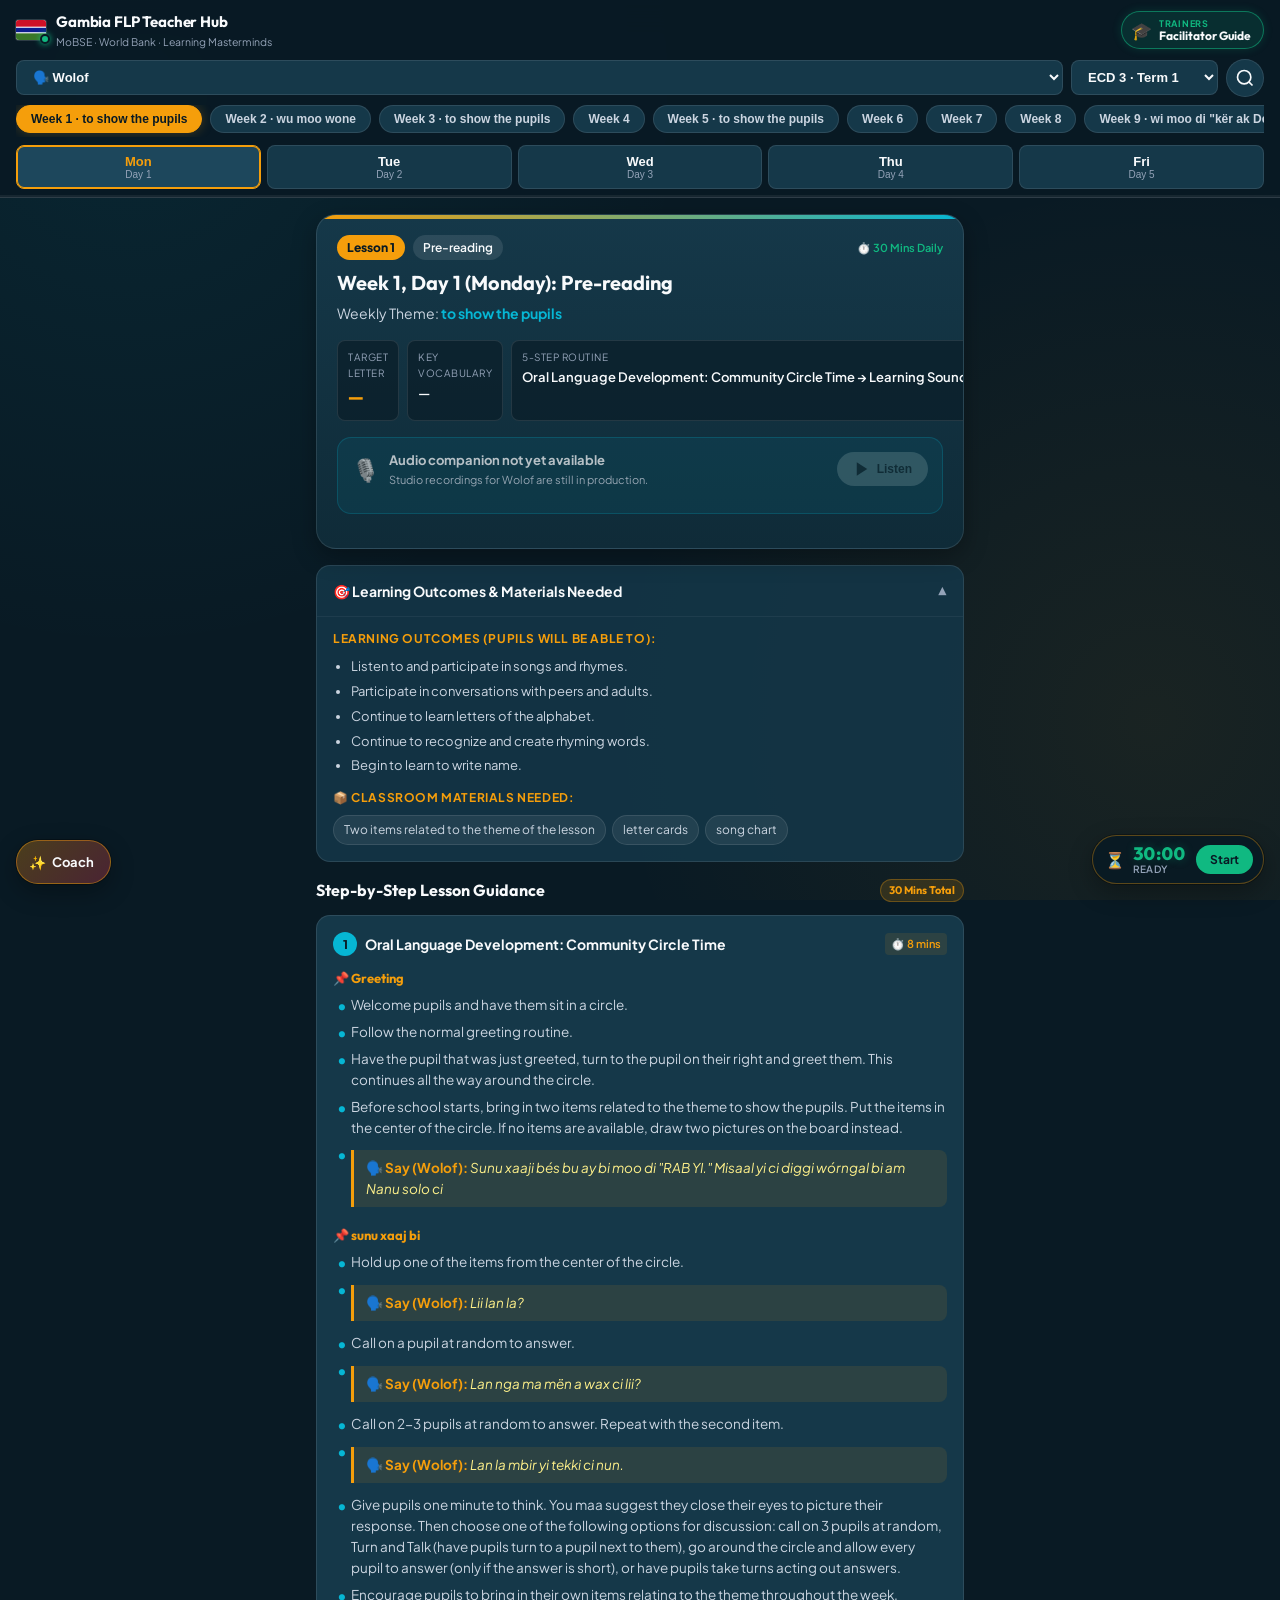
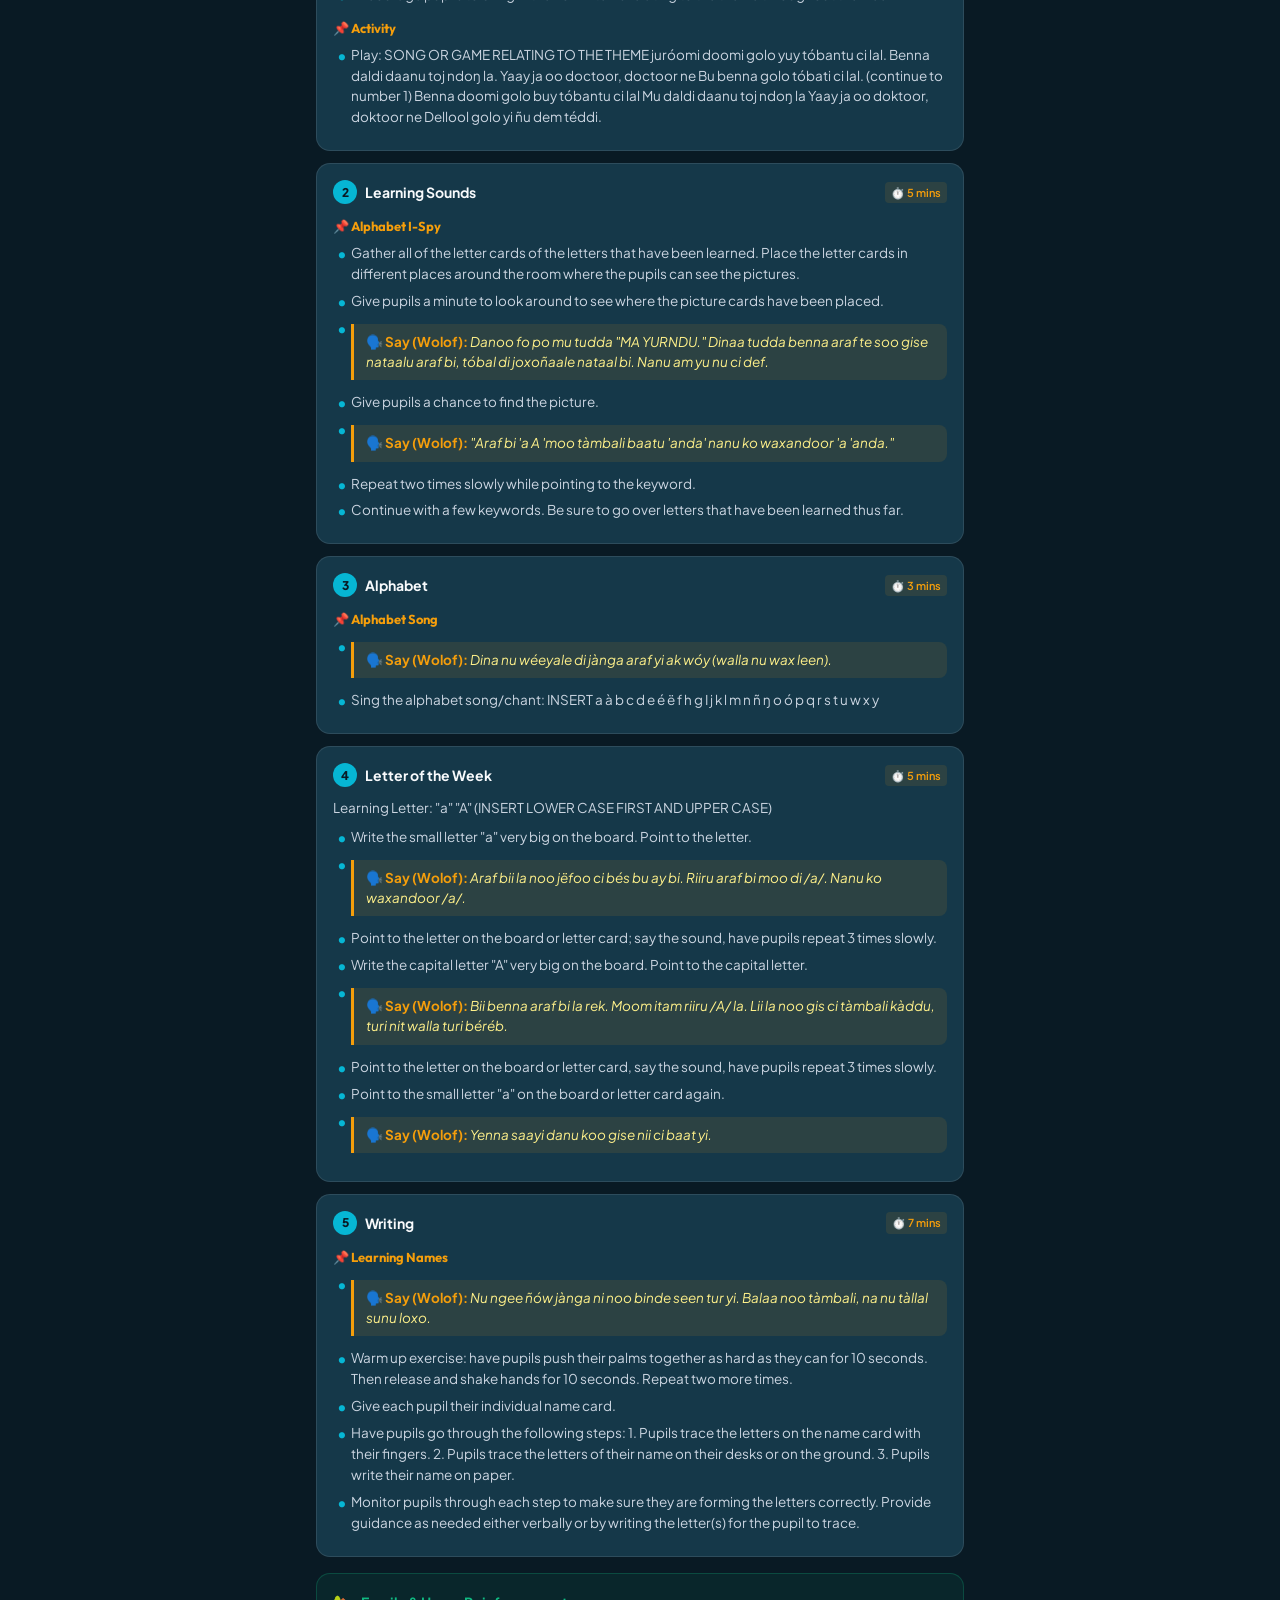
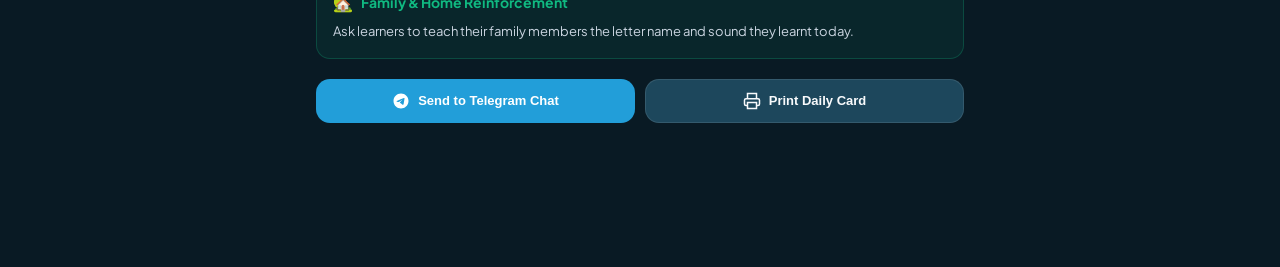
==== commit 029d4968: "feat: labelled Facilitator Guide / Lesson Guides switch buttons in the header The icon-only link was" ====
--- a/index.html
+++ b/index.html
@@ -23,8 +23,8 @@
   <script src="https://telegram.org/js/telegram-web-app.js"></script>
   
   <!-- Stylesheet -->
-  <link rel="stylesheet" href="styles.css?v=3.6">
-  <link rel="manifest" href="manifest.json?v=3.6">
+  <link rel="stylesheet" href="styles.css?v=3.7">
+  <link rel="manifest" href="manifest.json?v=3.7">
 </head>
 <body>
   <!-- Header / Navigation Bar -->
@@ -39,8 +39,9 @@
         </div>
       </div>
       <div class="header-actions">
-        <a class="icon-btn hub-link" href="facilitator.html" title="Facilitator Guide - teacher-training sessions for trainers" aria-label="Facilitator Guide">
-          <svg width="18" height="18" viewBox="0 0 24 24" fill="none" stroke="currentColor" stroke-width="2.2" stroke-linecap="round" stroke-linejoin="round"><path d="M22 10L12 5 2 10l10 5 10-5z"/><path d="M6 12v5c3 3 9 3 12 0v-5"/></svg>
+        <a class="switch-guide-btn" href="facilitator.html" title="Facilitator Guide - teacher-training sessions for trainers">
+          <span class="switch-guide-icon" aria-hidden="true">🎓</span>
+          <span class="switch-guide-text"><span class="switch-guide-kicker">Trainers</span><span class="switch-guide-label">Facilitator Guide</span></span>
         </a>
         <button class="icon-btn install-btn hidden" id="install-btn" type="button" title="Install app on this device" aria-label="Install app">
           <svg width="18" height="18" viewBox="0 0 24 24" fill="none" stroke="currentColor" stroke-width="2.5" stroke-linecap="round" stroke-linejoin="round"><path d="M12 3v12"/><polyline points="7 10 12 15 17 10"/><path d="M4 17v2a2 2 0 0 0 2 2h12a2 2 0 0 0 2-2v-2"/></svg>
@@ -317,10 +318,10 @@
   <div class="toast-notification hidden" id="toast-notification"></div>
 
   <!-- Application Script with Cache Buster -->
-  <script src="app.js?v=3.6"></script>
+  <script src="app.js?v=3.7"></script>
   <script>
     if ('serviceWorker' in navigator) {
-      navigator.serviceWorker.register('sw.js?v=3.6').then(function(reg) {
+      navigator.serviceWorker.register('sw.js?v=3.7').then(function(reg) {
         reg.update();
       }).catch(function(err) {
         console.warn('SW registration:', err);
--- a/styles.css
+++ b/styles.css
@@ -1414,11 +1414,56 @@
   color: var(--text-muted);
 }
 
-.hub-link {
+/* Header switch between the two guides. A labelled pill, not a bare icon:
+   the facilitator guide is a different audience and was easy to miss. */
+.switch-guide-btn {
+  display: inline-flex;
+  align-items: center;
+  gap: 7px;
+  height: 38px;
+  padding: 0 12px 0 9px;
+  border-radius: var(--radius-pill);
   text-decoration: none;
-  display: inline-flex;
-  align-items: center;
-  justify-content: center;
+  background: rgba(16, 185, 129, 0.14);
+  border: 1px solid rgba(16, 185, 129, 0.55);
+  color: var(--text-primary);
+  box-shadow: 0 0 10px rgba(16, 185, 129, 0.18);
+  transition: all 0.2s ease;
+  white-space: nowrap;
+}
+.switch-guide-btn:hover {
+  background: rgba(16, 185, 129, 0.24);
+  transform: translateY(-1px);
+}
+.switch-guide-hub {
+  background: rgba(245, 158, 11, 0.12);
+  border-color: rgba(245, 158, 11, 0.5);
+  box-shadow: 0 0 10px rgba(245, 158, 11, 0.15);
+}
+.switch-guide-hub:hover { background: rgba(245, 158, 11, 0.22); }
+.switch-guide-icon { font-size: 17px; line-height: 1; }
+.switch-guide-text {
+  display: flex;
+  flex-direction: column;
+  line-height: 1.1;
+}
+.switch-guide-kicker {
+  font-size: 9px;
+  text-transform: uppercase;
+  letter-spacing: 0.08em;
+  color: var(--accent-emerald);
+  font-weight: 700;
+}
+.switch-guide-hub .switch-guide-kicker { color: var(--accent-gold); }
+.switch-guide-label {
+  font-family: var(--font-heading);
+  font-size: 12px;
+  font-weight: 700;
+}
+/* Narrow phones: keep the label, let the brand subtitle give way */
+@media (max-width: 400px) {
+  .switch-guide-btn { padding: 0 10px 0 8px; gap: 5px; }
+  .switch-guide-label { font-size: 11px; }
 }
 
 .fac-session-nav {
@@ -1481,9 +1526,22 @@
   white-space: nowrap;
 }
 
+/* The modes card spans the grid so its chips wrap instead of widening it */
+.facilitator-page .quick-specs-grid {
+  grid-template-columns: 1fr 1fr;
+}
+.facilitator-page .spec-card { min-width: 0; }
+.facilitator-page .spec-card:first-child {
+  grid-column: 1 / -1;
+}
+.facilitator-page .spec-card:first-child .spec-val {
+  white-space: normal;
+  overflow: visible;
+}
 .spec-card .fac-mode-chip {
   font-size: 10px;
   padding: 1px 6px;
+  white-space: normal;
 }
 
 .fac-mode-row {
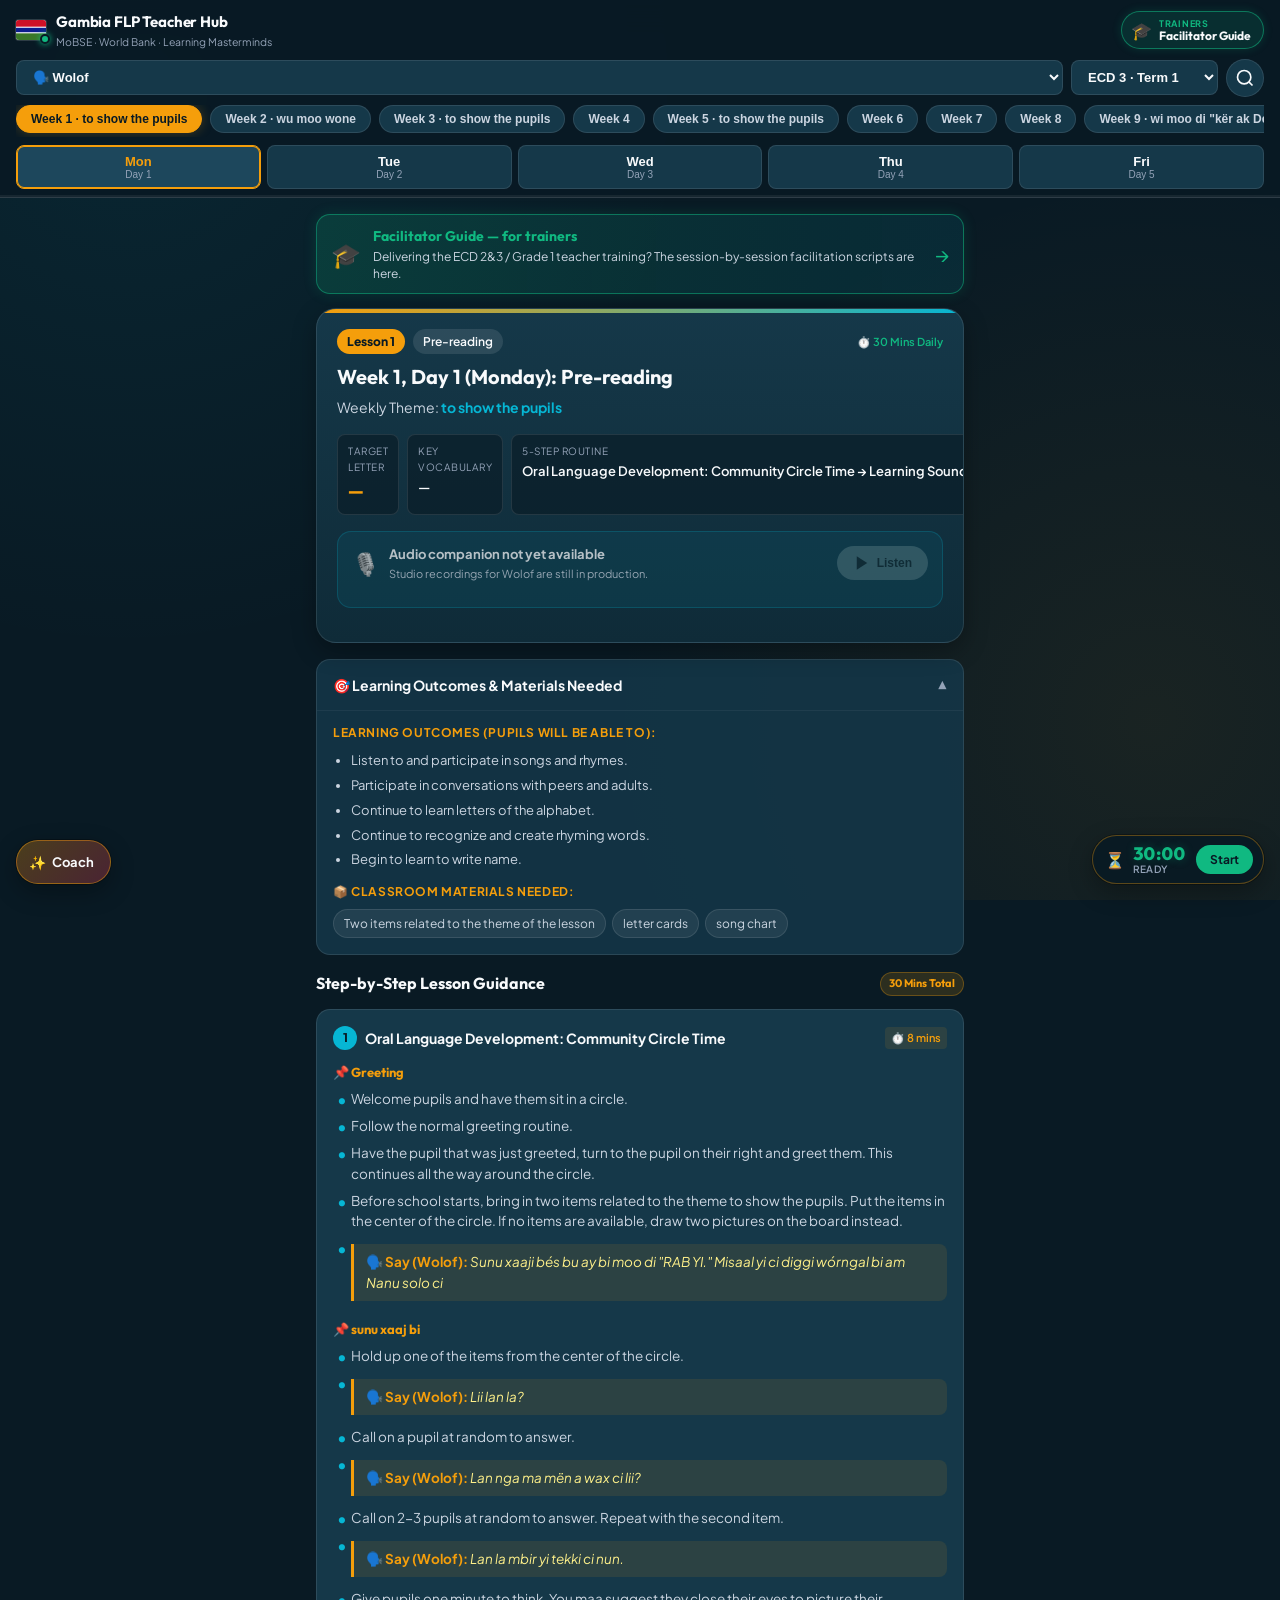
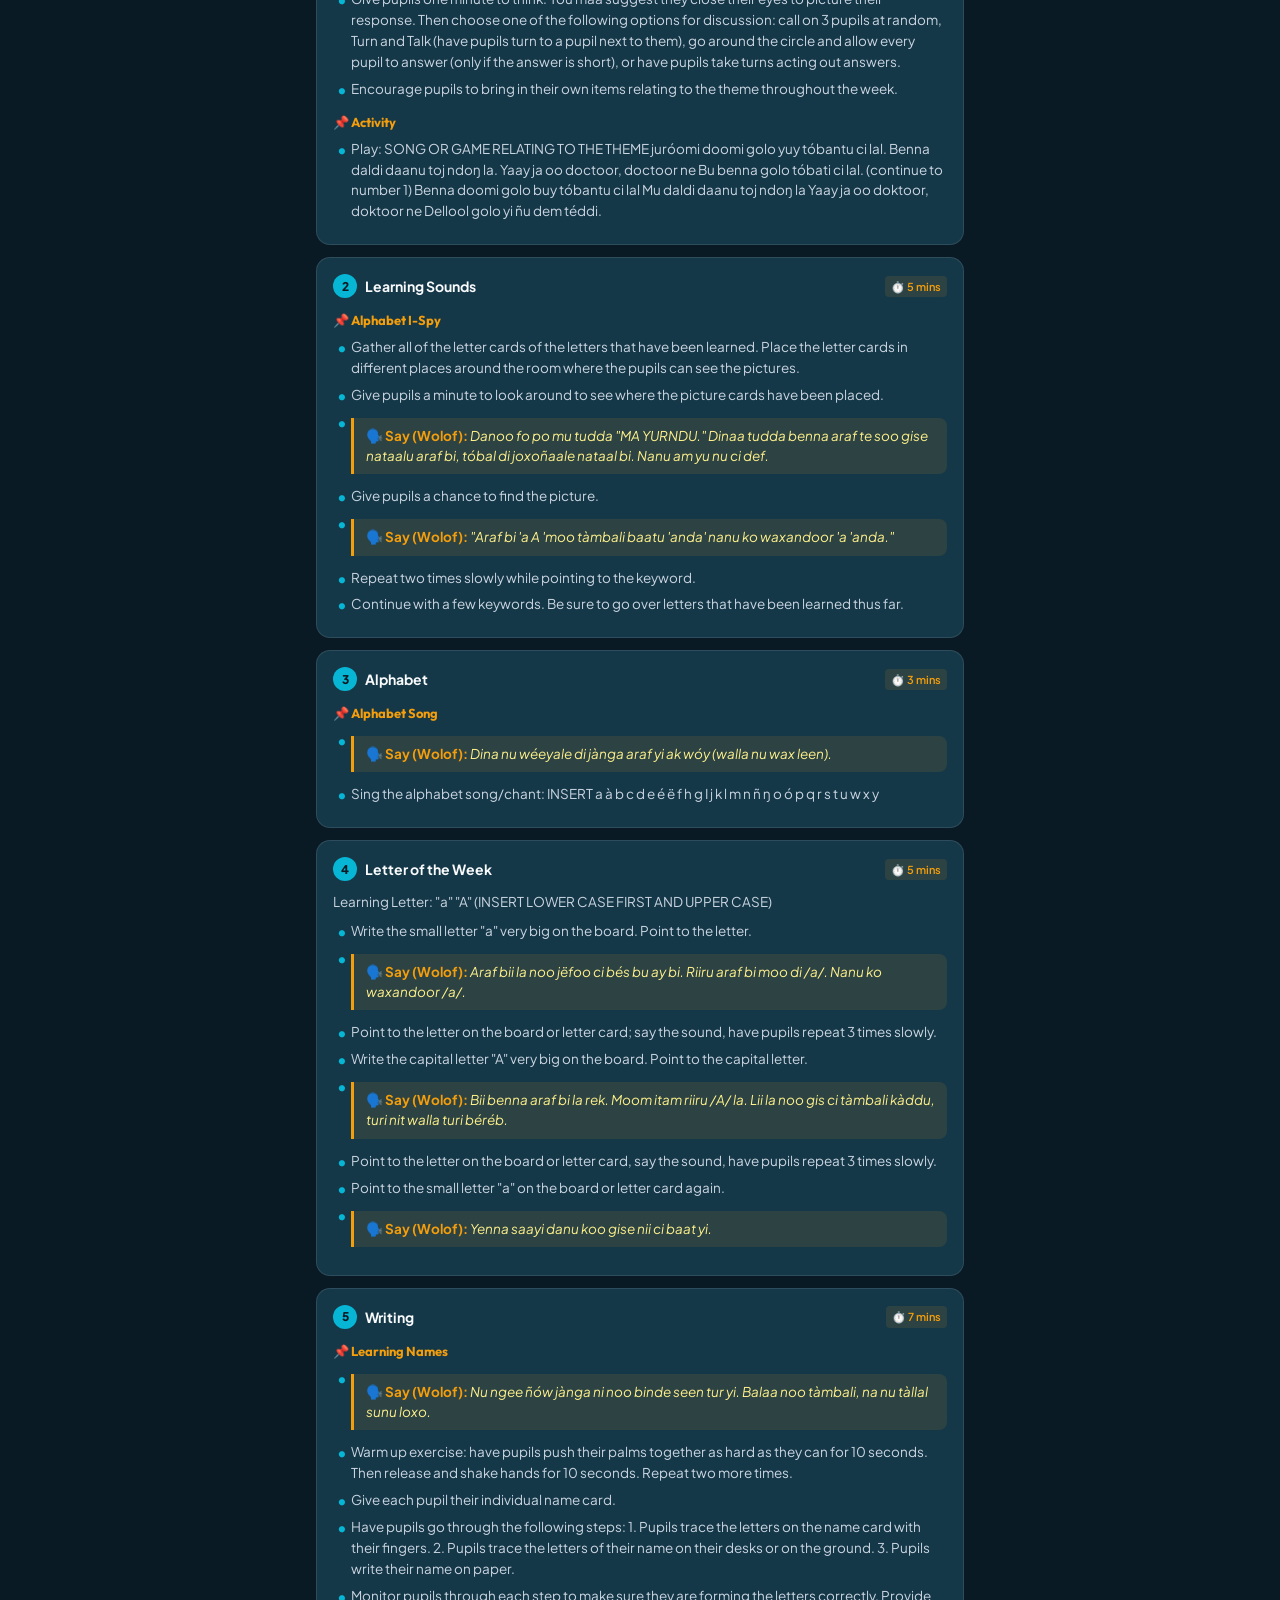
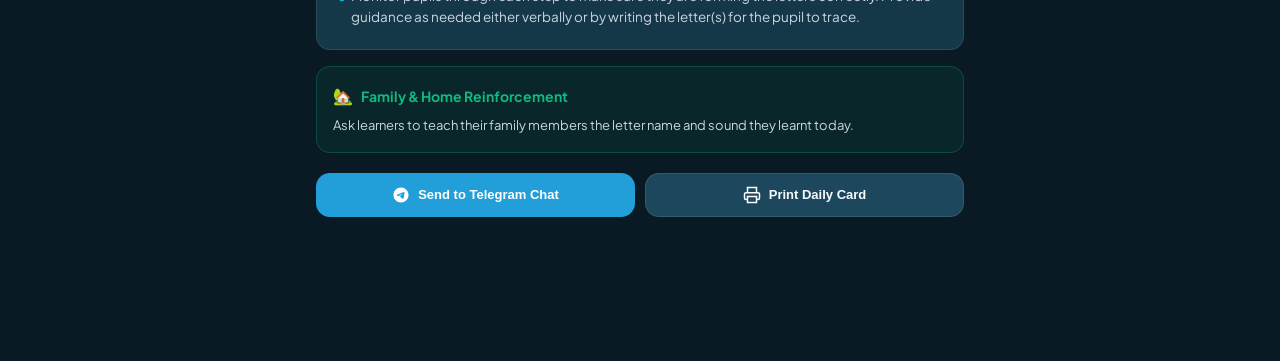
==== commit 8d3058aa: "feat: Facilitator Guide callout strip above the lesson A worded entry point in the content itself, n" ====
--- a/index.html
+++ b/index.html
@@ -23,8 +23,8 @@
   <script src="https://telegram.org/js/telegram-web-app.js"></script>
   
   <!-- Stylesheet -->
-  <link rel="stylesheet" href="styles.css?v=3.7">
-  <link rel="manifest" href="manifest.json?v=3.7">
+  <link rel="stylesheet" href="styles.css?v=3.9">
+  <link rel="manifest" href="manifest.json?v=3.9">
 </head>
 <body>
   <!-- Header / Navigation Bar -->
@@ -133,7 +133,17 @@
 
   <!-- Main Content Container -->
   <main class="main-content" id="main-content">
-    
+
+    <!-- Trainers' entry point, spelled out: the header pill alone was missed -->
+    <a class="fac-callout" href="facilitator.html">
+      <span class="fac-callout-icon" aria-hidden="true">🎓</span>
+      <span class="fac-callout-text">
+        <strong>Facilitator Guide — for trainers</strong>
+        <span>Delivering the ECD 2&amp;3 / Grade 1 teacher training? The session-by-session facilitation scripts are here.</span>
+      </span>
+      <span class="fac-callout-arrow" aria-hidden="true">→</span>
+    </a>
+
     <!-- Hero Lesson Card -->
     <section class="lesson-hero-card" id="lesson-hero-card">
       <div class="hero-top-meta">
@@ -318,10 +328,10 @@
   <div class="toast-notification hidden" id="toast-notification"></div>
 
   <!-- Application Script with Cache Buster -->
-  <script src="app.js?v=3.7"></script>
+  <script src="app.js?v=3.9"></script>
   <script>
     if ('serviceWorker' in navigator) {
-      navigator.serviceWorker.register('sw.js?v=3.7').then(function(reg) {
+      navigator.serviceWorker.register('sw.js?v=3.9').then(function(reg) {
         reg.update();
       }).catch(function(err) {
         console.warn('SW registration:', err);
--- a/styles.css
+++ b/styles.css
@@ -1460,6 +1460,33 @@
   font-size: 12px;
   font-weight: 700;
 }
+/* Callout strip above the lesson: names the Facilitator Guide in words */
+.fac-callout {
+  display: flex;
+  align-items: center;
+  gap: 12px;
+  margin: 0 0 14px;
+  padding: 10px 14px;
+  border-radius: var(--radius-md);
+  text-decoration: none;
+  color: var(--text-primary);
+  background: linear-gradient(90deg, rgba(16, 185, 129, 0.18), rgba(6, 182, 212, 0.10));
+  border: 1px solid rgba(16, 185, 129, 0.5);
+  box-shadow: 0 0 14px rgba(16, 185, 129, 0.15);
+  transition: all 0.2s ease;
+}
+.fac-callout:hover { border-color: var(--accent-emerald); transform: translateY(-1px); }
+.fac-callout-icon { font-size: 24px; line-height: 1; flex-shrink: 0; }
+.fac-callout-text { display: flex; flex-direction: column; gap: 2px; min-width: 0; }
+.fac-callout-text strong {
+  font-family: var(--font-heading);
+  font-size: 14px;
+  color: var(--accent-emerald);
+}
+.fac-callout-text span { font-size: 12px; color: var(--text-secondary); line-height: 1.4; }
+.fac-callout-arrow { margin-left: auto; font-size: 20px; color: var(--accent-emerald); flex-shrink: 0; }
+@media print { .fac-callout { display: none !important; } }
+
 /* Narrow phones: keep the label, let the brand subtitle give way */
 @media (max-width: 400px) {
   .switch-guide-btn { padding: 0 10px 0 8px; gap: 5px; }
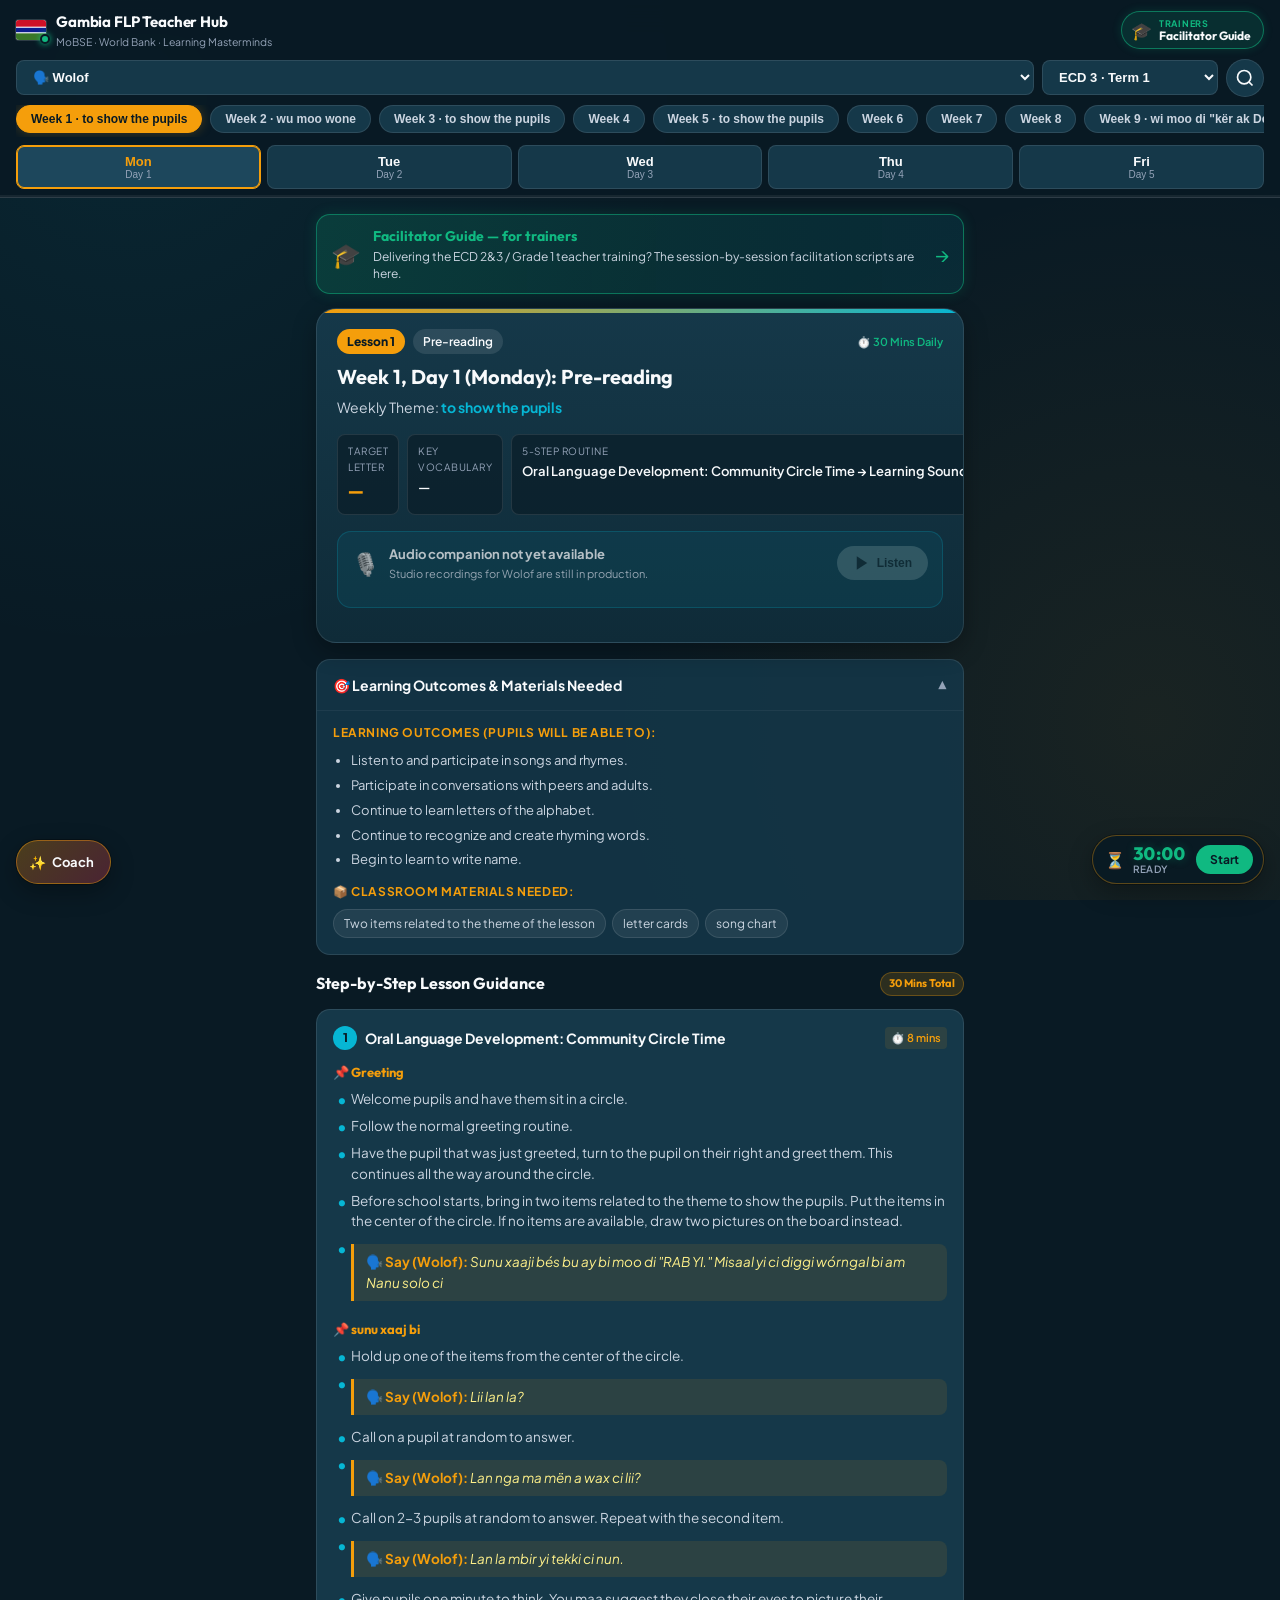
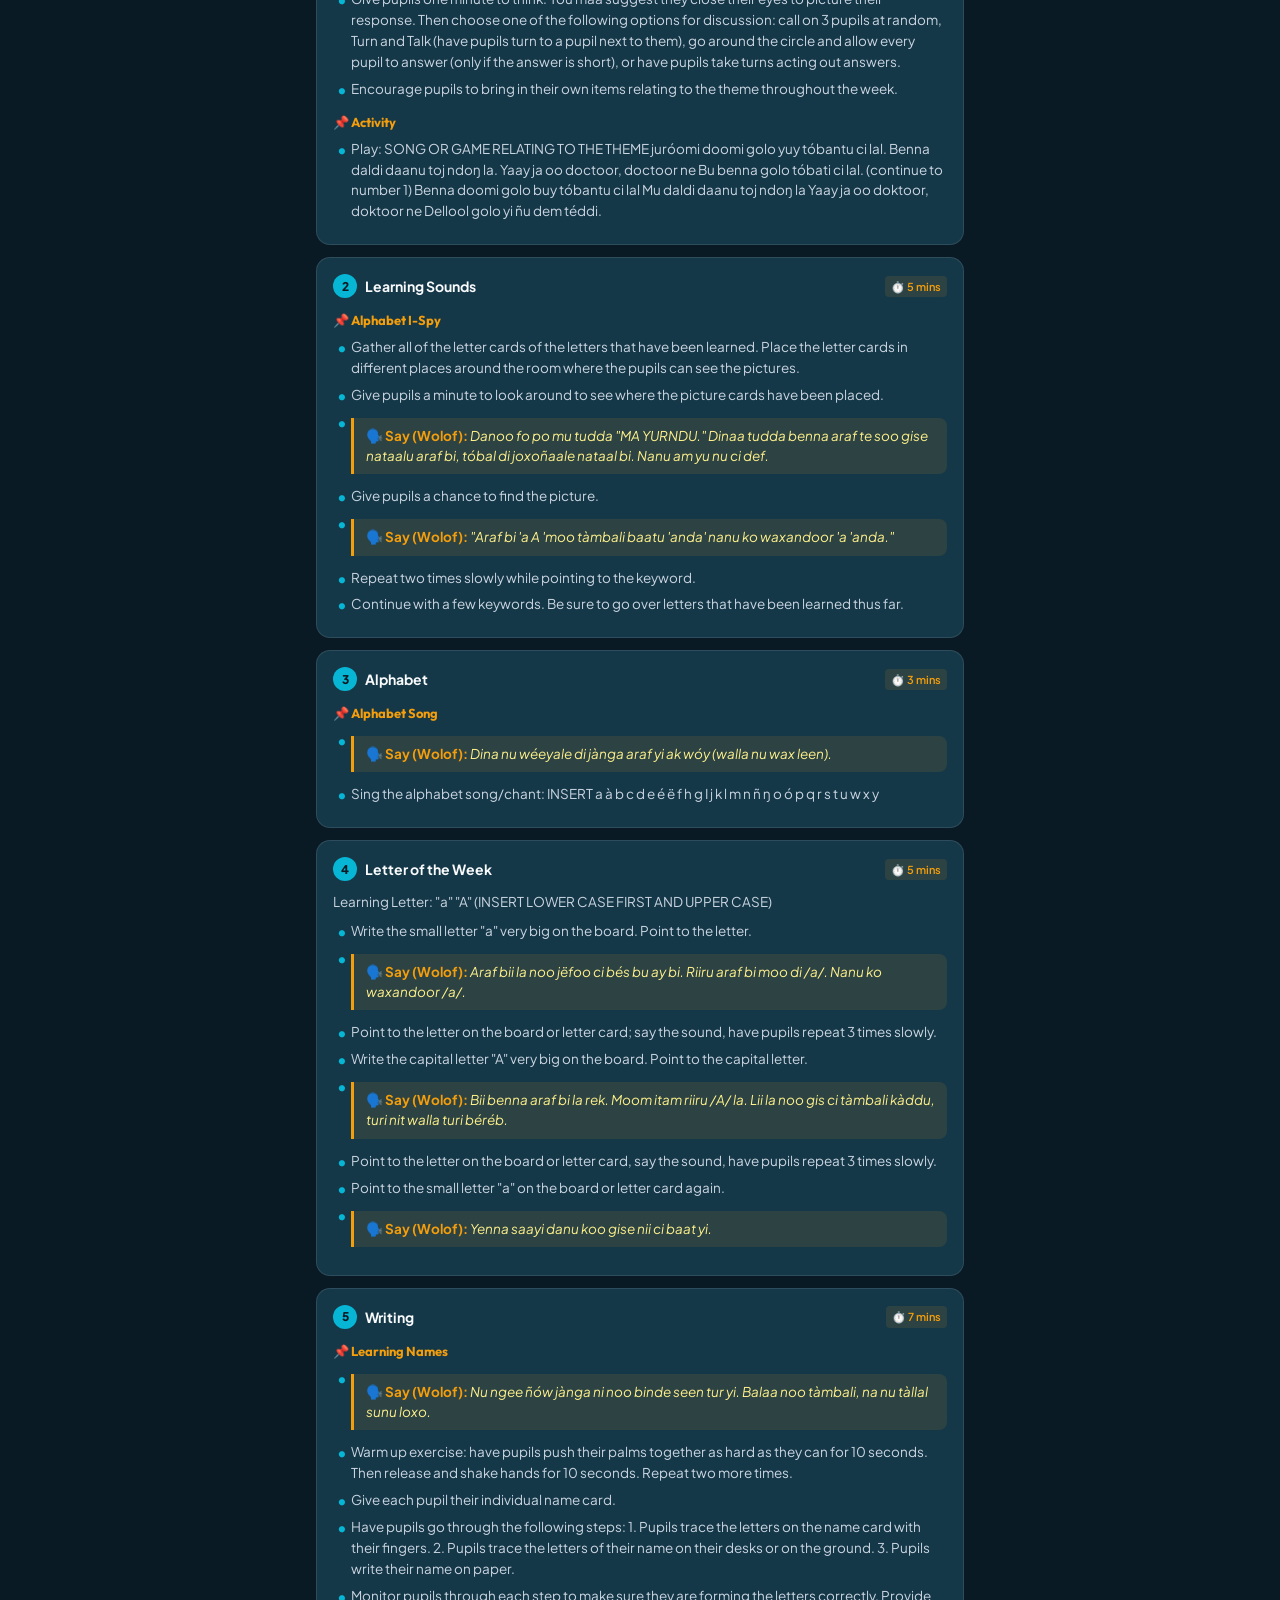
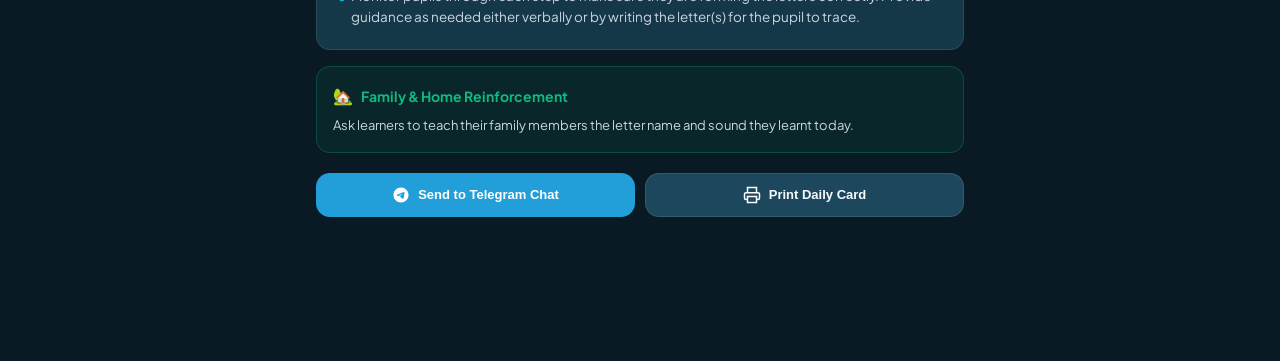
==== commit 309c7d7a: "feat: Grade 1 Numeracy lesson guides and Numeracy Facilitator Guide - Grade menu gains a Numeracy gr" ====
--- a/index.html
+++ b/index.html
@@ -23,8 +23,8 @@
   <script src="https://telegram.org/js/telegram-web-app.js"></script>
   
   <!-- Stylesheet -->
-  <link rel="stylesheet" href="styles.css?v=3.9">
-  <link rel="manifest" href="manifest.json?v=3.9">
+  <link rel="stylesheet" href="styles.css?v=4.0">
+  <link rel="manifest" href="manifest.json?v=4.0">
 </head>
 <body>
   <!-- Header / Navigation Bar -->
@@ -64,10 +64,15 @@
         </select>
       </div>
       <div class="grade-dropdown-wrapper">
-        <select id="grade-select" class="custom-select" aria-label="Select Grade">
-          <option value="ecd2">ECD 2 · Term 1</option>
-          <option value="ecd3" selected>ECD 3 · Term 1</option>
-          <option value="grade1">Grade 1 · Term 1</option>
+        <select id="grade-select" class="custom-select" aria-label="Select Grade and Subject">
+          <optgroup label="📖 Literacy">
+            <option value="ecd2">ECD 2 · Term 1</option>
+            <option value="ecd3" selected>ECD 3 · Term 1</option>
+            <option value="grade1">Grade 1 · Term 1</option>
+          </optgroup>
+          <optgroup label="🔢 Numeracy">
+            <option value="grade1-numeracy">Grade 1 Numeracy</option>
+          </optgroup>
         </select>
       </div>
       <button class="icon-btn" id="search-toggle-btn" title="Search lessons" aria-label="Search">
@@ -328,10 +333,10 @@
   <div class="toast-notification hidden" id="toast-notification"></div>
 
   <!-- Application Script with Cache Buster -->
-  <script src="app.js?v=3.9"></script>
+  <script src="app.js?v=4.0"></script>
   <script>
     if ('serviceWorker' in navigator) {
-      navigator.serviceWorker.register('sw.js?v=3.9').then(function(reg) {
+      navigator.serviceWorker.register('sw.js?v=4.0').then(function(reg) {
         reg.update();
       }).catch(function(err) {
         console.warn('SW registration:', err);
--- a/styles.css
+++ b/styles.css
@@ -1769,3 +1769,130 @@
   .fac-cue-say .fac-cue-text, .fac-cue-say .bullet-item, .fac-cue-say .step-paragraph,
   .fac-table th, .fac-table td, .fac-cue-text { color: black; }
 }
+
+/* ==========================================================================
+   Grade 1 Numeracy (subject switch in the grade select)
+   ========================================================================== */
+.custom-select optgroup {
+  background: var(--bg-secondary);
+  color: var(--text-muted);
+  font-weight: 700;
+}
+.custom-select option {
+  background: var(--bg-surface);
+  color: var(--text-primary);
+}
+.custom-select option:disabled {
+  color: var(--text-muted);
+}
+
+/* Activity code (G1T1U1N1) and curriculum outcome code (1.1.2.1) */
+.num-code {
+  display: inline-block;
+  font-family: ui-monospace, SFMono-Regular, Menlo, Consolas, monospace;
+  font-size: 10.5px;
+  font-weight: 700;
+  letter-spacing: 0.02em;
+  color: var(--accent-cyan);
+  background: rgba(6, 182, 212, 0.12);
+  border: 1px solid rgba(6, 182, 212, 0.3);
+  border-radius: 4px;
+  padding: 1px 5px;
+  vertical-align: 1px;
+}
+
+/* The activity title in the national language, under the English one */
+.num-act-meta {
+  display: flex;
+  flex-wrap: wrap;
+  align-items: baseline;
+  gap: 6px;
+  margin-bottom: 8px;
+}
+.num-nl-title {
+  font-style: italic;
+  color: var(--text-secondary);
+  font-size: 13px;
+}
+
+.num-pb-ref {
+  margin-top: 8px;
+  font-size: 12.5px;
+  color: var(--accent-emerald);
+}
+
+/* Mental Maths / Reinforcement pools: one collapsible item per activity */
+.num-pool-item {
+  border: 1px solid var(--border-subtle);
+  border-radius: var(--radius-sm);
+  background: rgba(255, 255, 255, 0.03);
+  margin: 6px 0;
+}
+.num-pool-item > summary {
+  cursor: pointer;
+  padding: 8px 10px;
+  font-size: 13px;
+  color: var(--text-primary);
+  line-height: 1.45;
+  list-style-position: inside;
+}
+.num-pool-item > summary .num-nl-title {
+  display: block;
+  font-size: 12px;
+  margin-top: 2px;
+}
+.num-pool-item[open] > summary {
+  border-bottom: 1px solid var(--border-subtle);
+}
+.num-pool-body {
+  padding: 6px 10px 8px;
+}
+
+.styled-list li.num-outcomes-head {
+  list-style: none;
+  margin: 12px 0 4px -18px;
+  font-weight: 700;
+  font-size: 12px;
+  letter-spacing: 0.03em;
+  text-transform: uppercase;
+  color: var(--text-muted);
+}
+.styled-list li.num-unit-outcome {
+  font-size: 12.5px;
+  color: var(--text-secondary);
+}
+
+/* Unit codes ("1.10") are wider than a target letter */
+.subject-numeracy #hero-target-letter {
+  font-size: 20px;
+}
+
+/* Facilitator page: Literacy | Numeracy guide switch */
+.fac-guide-switch {
+  display: inline-flex;
+  border: 1px solid var(--border-subtle);
+  border-radius: var(--radius-pill);
+  overflow: hidden;
+}
+.fac-guide-btn {
+  background: var(--bg-surface);
+  color: var(--text-secondary);
+  border: 0;
+  padding: 4px 10px;
+  font-size: 11.5px;
+  font-weight: 700;
+  cursor: pointer;
+  font-family: inherit;
+}
+.fac-guide-btn + .fac-guide-btn {
+  border-left: 1px solid var(--border-subtle);
+}
+.fac-guide-btn.active {
+  background: rgba(6, 182, 212, 0.18);
+  color: var(--accent-cyan);
+}
+
+@media print {
+  .num-pool-item { border: 0; }
+  .fac-guide-switch { display: none !important; }
+}
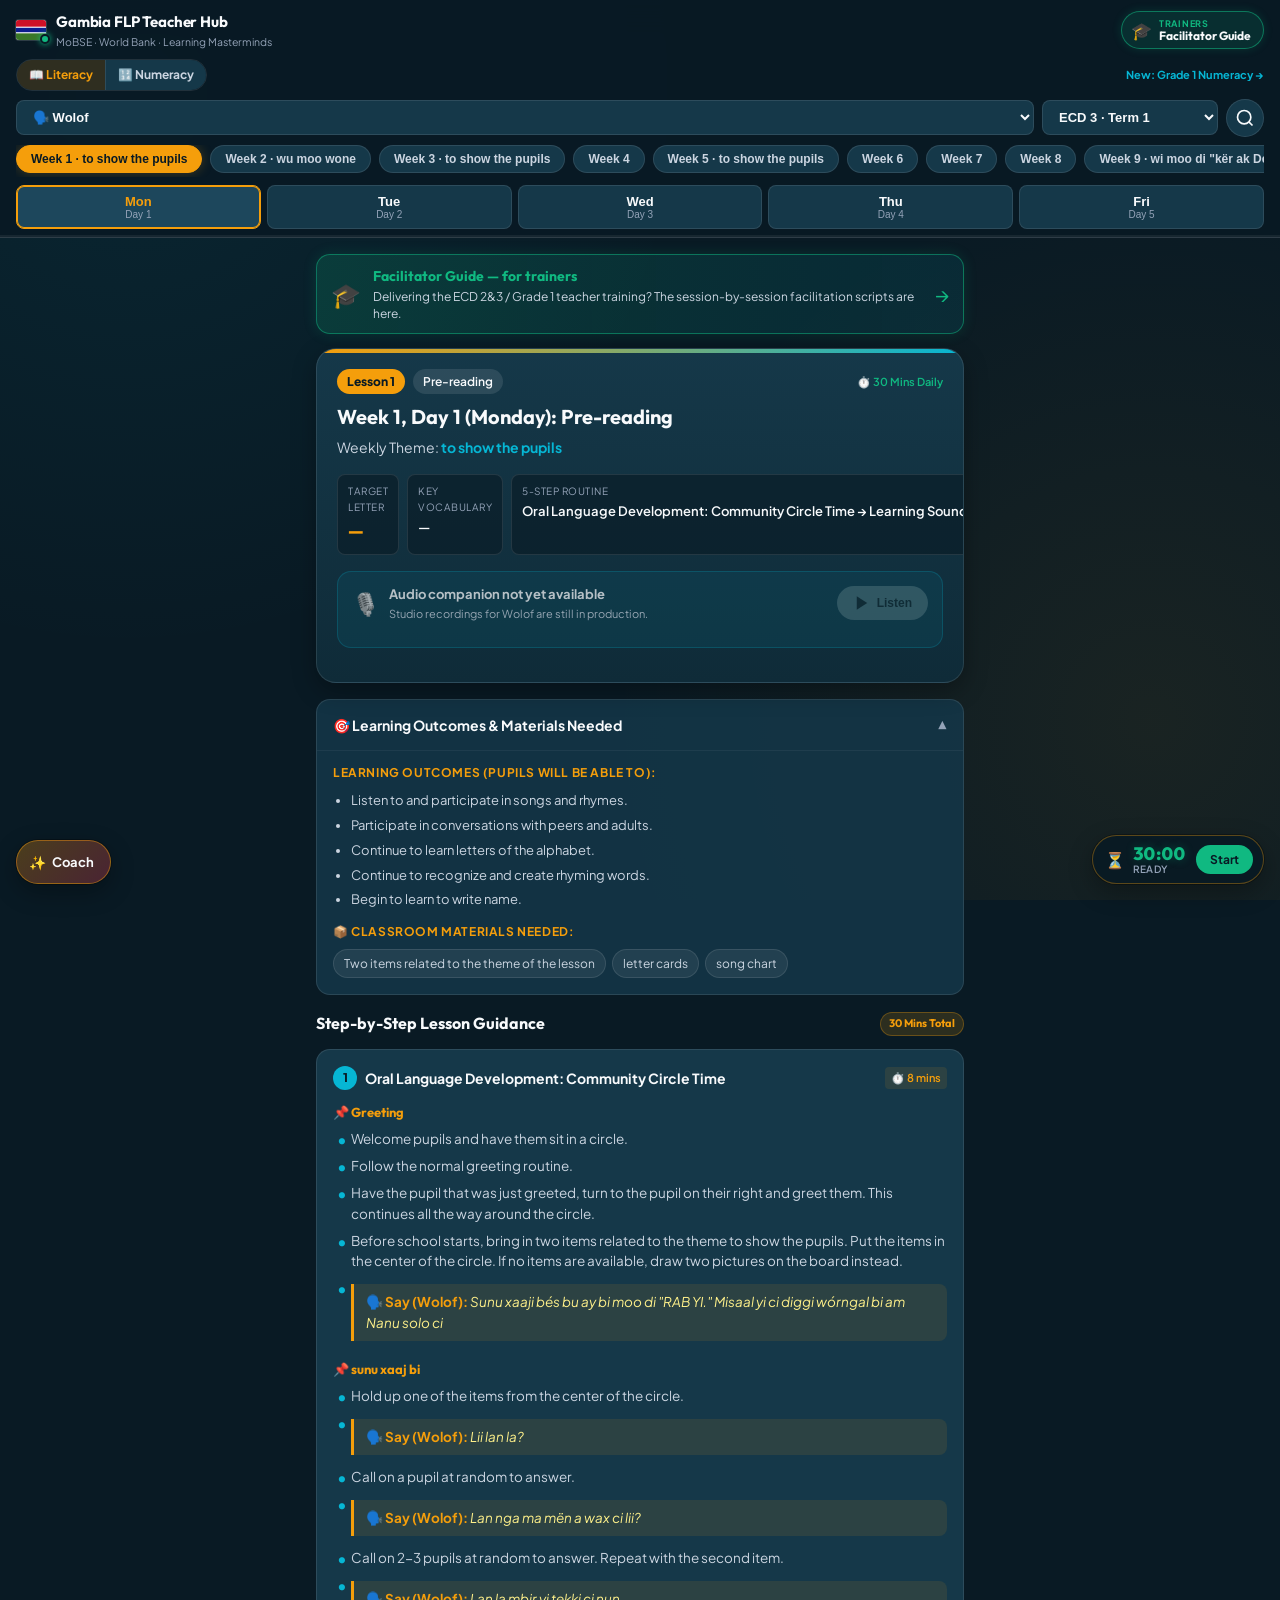
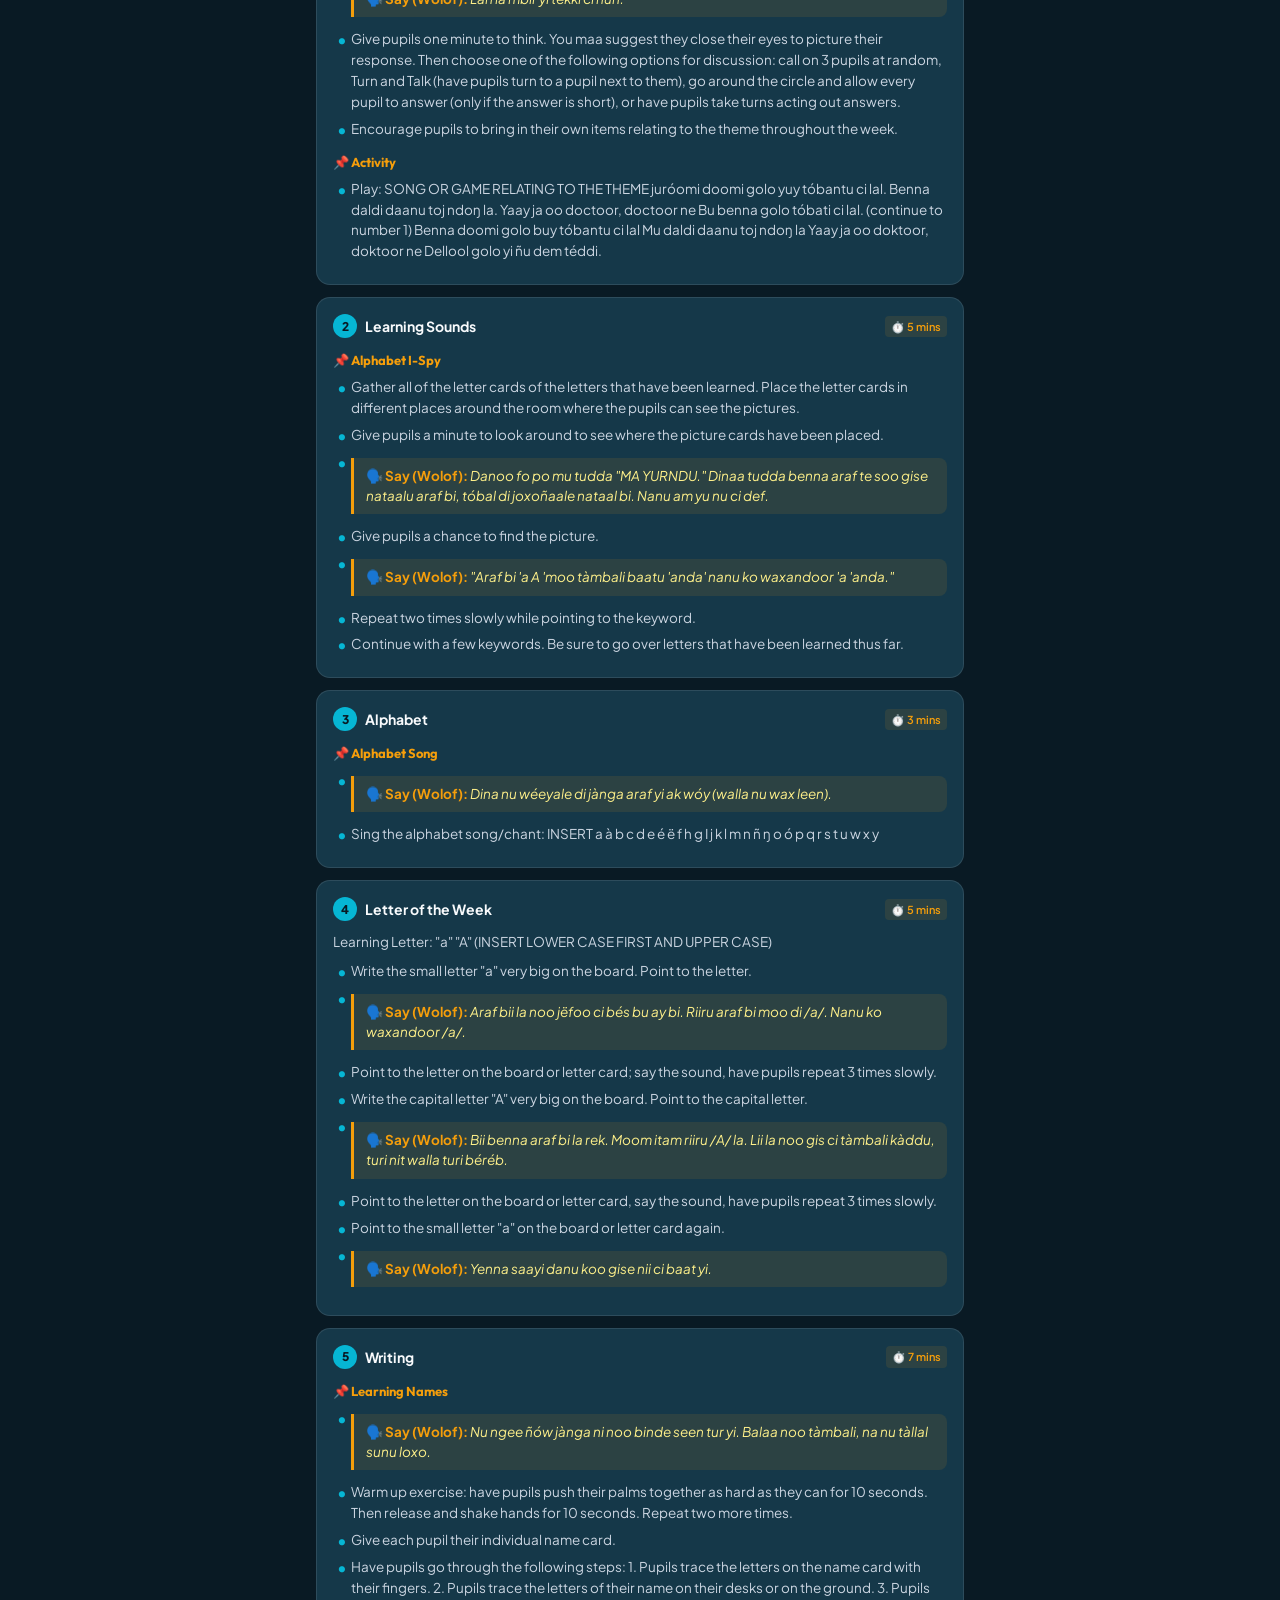
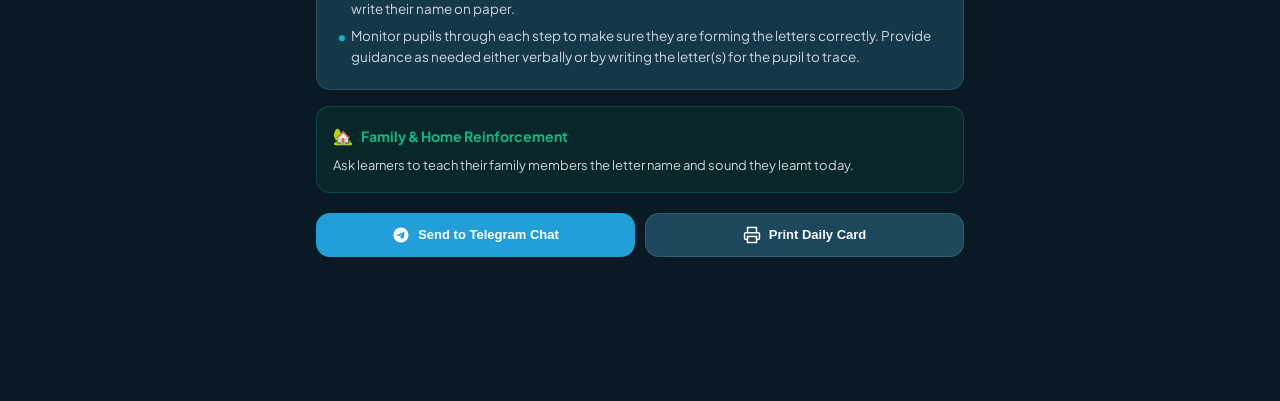
==== commit e4bc50ca: "feat: Literacy | Numeracy switch in the header; switch notices name the subject A compact subject sw" ====
--- a/index.html
+++ b/index.html
@@ -23,7 +23,7 @@
   <script src="https://telegram.org/js/telegram-web-app.js"></script>
   
   <!-- Stylesheet -->
-  <link rel="stylesheet" href="styles.css?v=4.0">
+  <link rel="stylesheet" href="styles.css?v=4.1">
   <link rel="manifest" href="manifest.json?v=4.0">
 </head>
 <body>
@@ -47,6 +47,15 @@
           <svg width="18" height="18" viewBox="0 0 24 24" fill="none" stroke="currentColor" stroke-width="2.5" stroke-linecap="round" stroke-linejoin="round"><path d="M12 3v12"/><polyline points="7 10 12 15 17 10"/><path d="M4 17v2a2 2 0 0 0 2 2h12a2 2 0 0 0 2-2v-2"/></svg>
         </button>
       </div>
+    </div>
+
+    <!-- Subject switch: the literacy guides and Grade 1 Numeracy -->
+    <div class="subject-switch-row">
+      <div class="subject-switch" role="group" aria-label="Choose subject">
+        <button type="button" class="subject-btn active" data-subject="literacy" aria-pressed="true">📖 Literacy</button>
+        <button type="button" class="subject-btn" data-subject="numeracy" aria-pressed="false">🔢 Numeracy</button>
+      </div>
+      <button type="button" class="subject-hint subject-hint-new" id="subject-hint">New: Grade 1 Numeracy →</button>
     </div>
 
     <!-- Language & Level Pill Selector -->
@@ -333,10 +342,10 @@
   <div class="toast-notification hidden" id="toast-notification"></div>
 
   <!-- Application Script with Cache Buster -->
-  <script src="app.js?v=4.0"></script>
+  <script src="app.js?v=4.1"></script>
   <script>
     if ('serviceWorker' in navigator) {
-      navigator.serviceWorker.register('sw.js?v=4.0').then(function(reg) {
+      navigator.serviceWorker.register('sw.js?v=4.1').then(function(reg) {
         reg.update();
       }).catch(function(err) {
         console.warn('SW registration:', err);
--- a/styles.css
+++ b/styles.css
@@ -1867,6 +1867,66 @@
   font-size: 20px;
 }
 
+/* Teacher Hub header: Literacy | Numeracy subject switch */
+.subject-switch-row {
+  display: flex;
+  align-items: center;
+  justify-content: space-between;
+  gap: 8px;
+  margin-bottom: 8px;
+}
+.subject-switch {
+  display: inline-flex;
+  border: 1px solid var(--border-subtle);
+  border-radius: var(--radius-pill);
+  overflow: hidden;
+  flex-shrink: 0;
+}
+.subject-btn {
+  background: var(--bg-surface);
+  color: var(--text-secondary);
+  border: 0;
+  padding: 5px 12px;
+  font-size: 12px;
+  font-weight: 700;
+  cursor: pointer;
+  font-family: inherit;
+  min-height: 30px;
+}
+.subject-btn + .subject-btn {
+  border-left: 1px solid var(--border-subtle);
+}
+.subject-btn.active {
+  background: rgba(245, 158, 11, 0.16);
+  color: var(--accent-gold);
+}
+.subject-numeracy .subject-btn.active {
+  background: rgba(6, 182, 212, 0.18);
+  color: var(--accent-cyan);
+}
+.subject-hint {
+  background: none;
+  border: 0;
+  padding: 0;
+  font-family: inherit;
+  font-size: 11px;
+  color: var(--text-muted);
+  text-align: right;
+  white-space: nowrap;
+  overflow: hidden;
+  text-overflow: ellipsis;
+  min-width: 0;
+  cursor: default;
+}
+.subject-hint.subject-hint-new {
+  color: var(--accent-cyan);
+  font-weight: 700;
+  cursor: pointer;
+}
+@media print {
+  .subject-switch-row { display: none !important; }
+}
+
 /* Facilitator page: Literacy | Numeracy guide switch */
 .fac-guide-switch {
   display: inline-flex;
